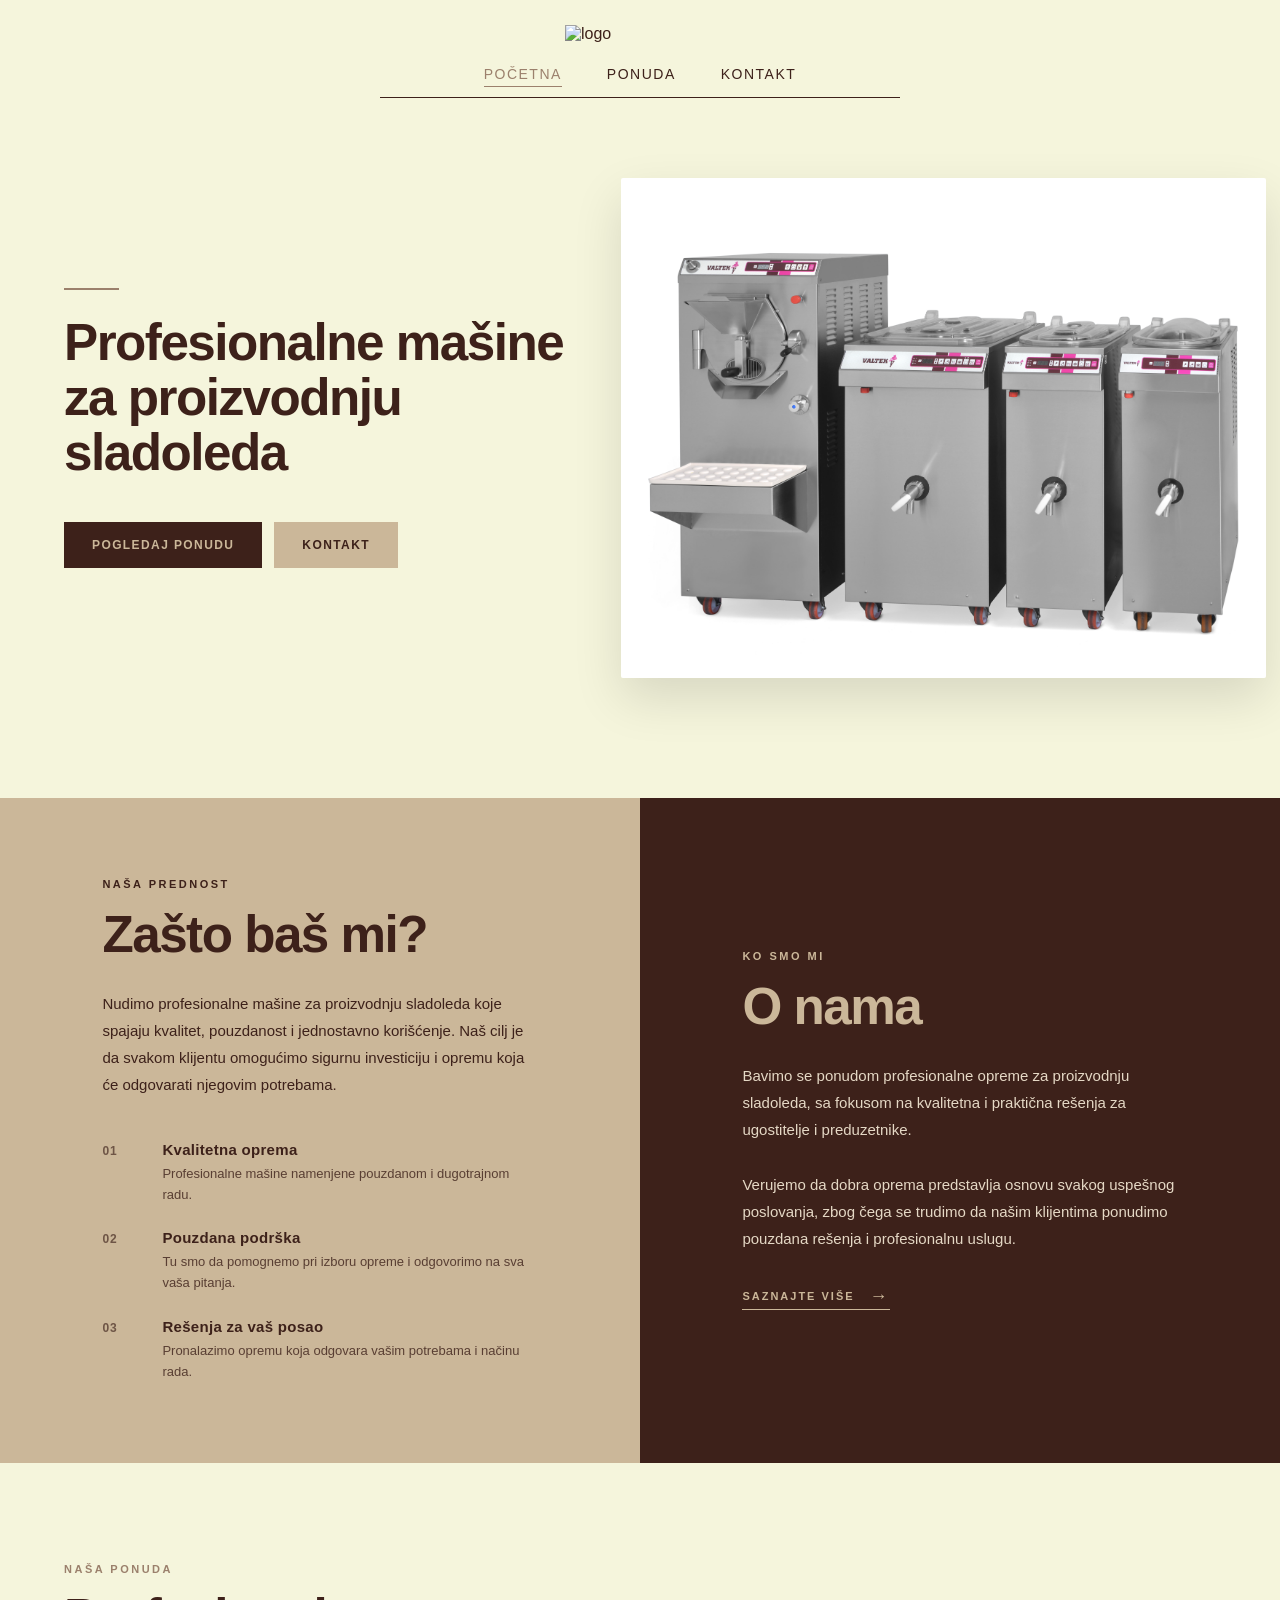
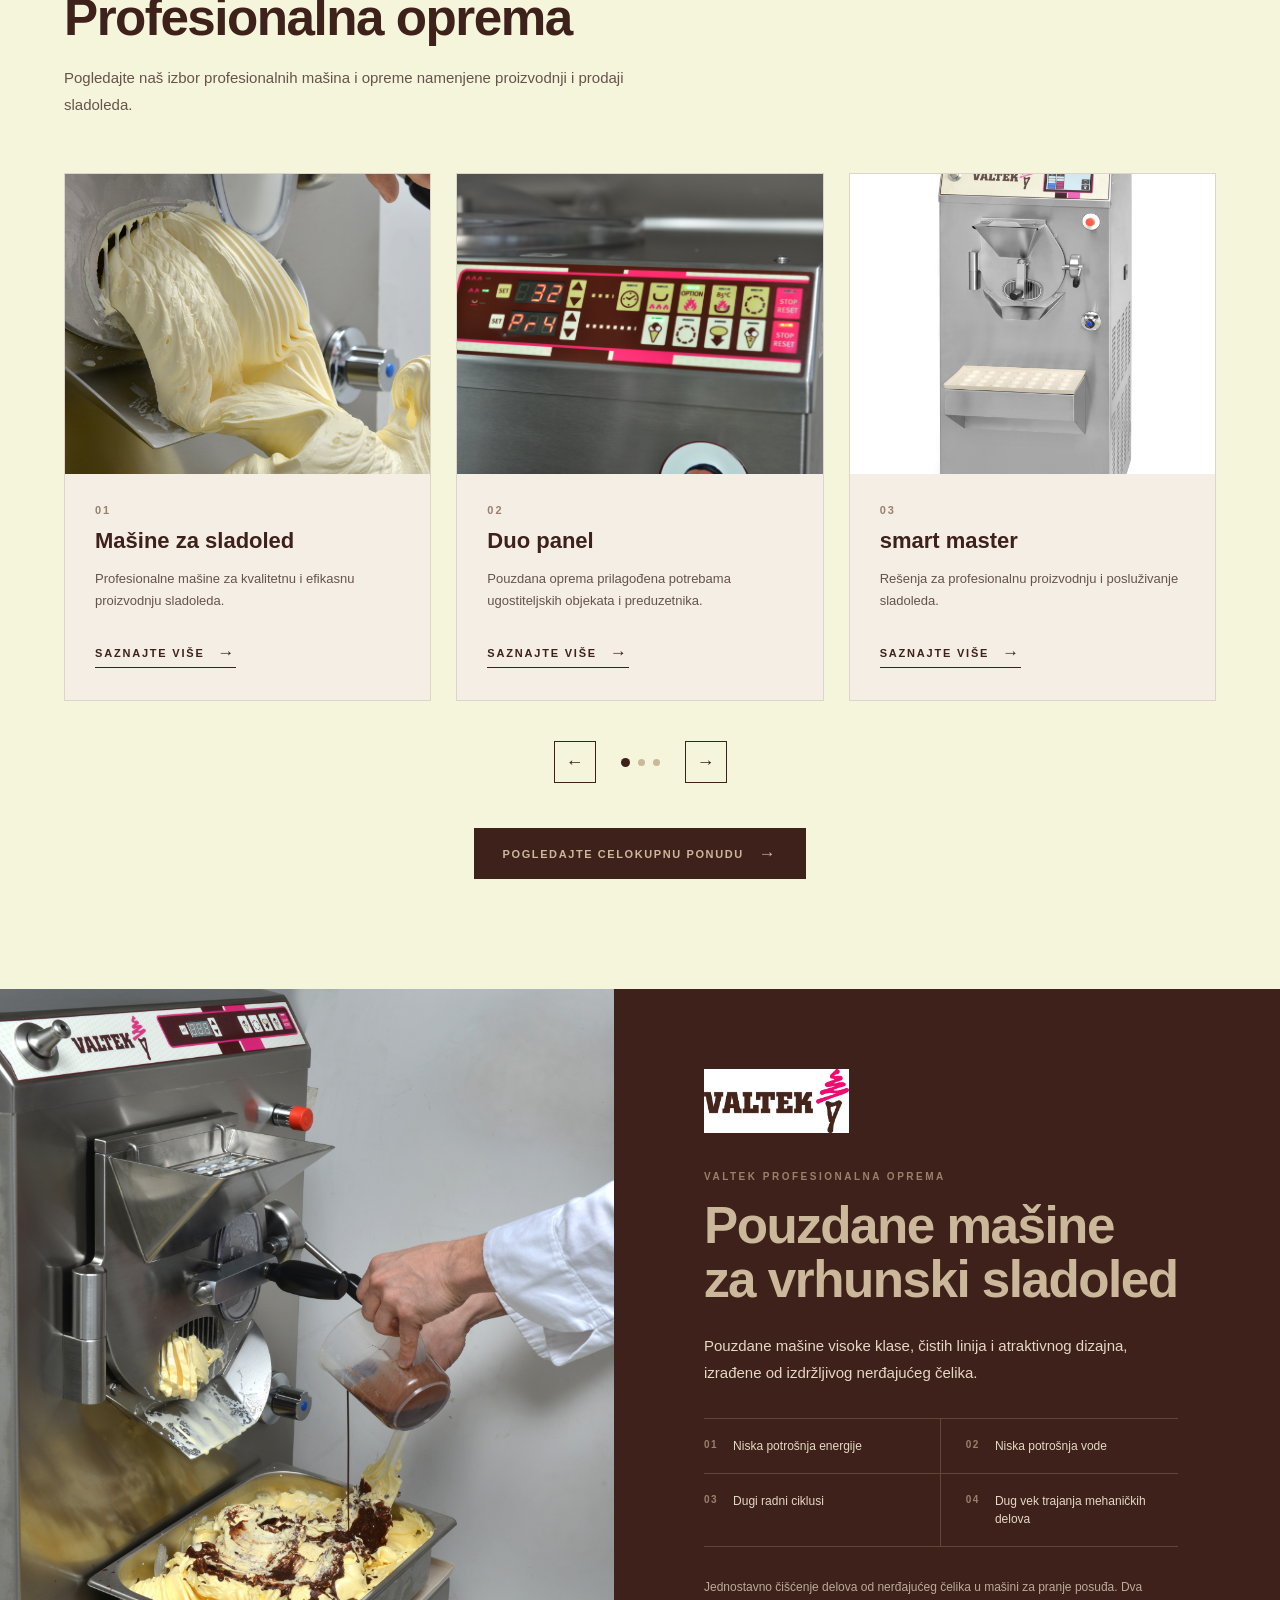
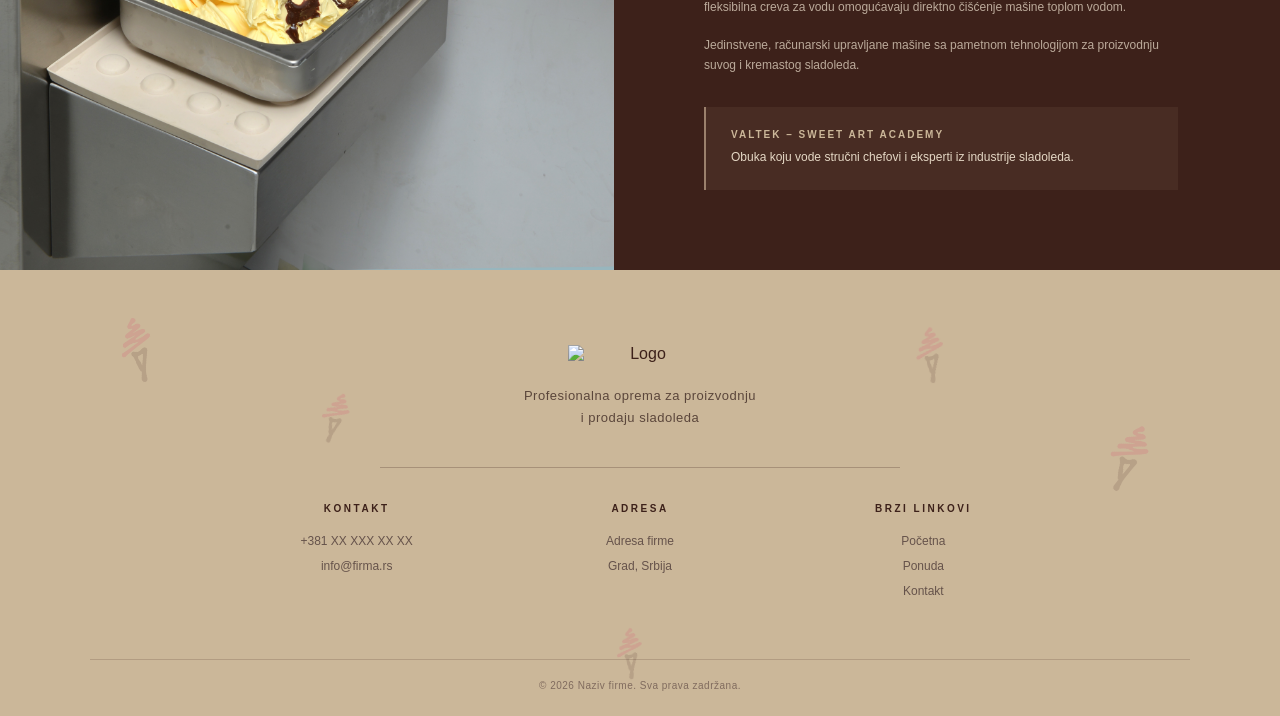
==== index.html @ eb055e9a "commit" ====
<!DOCTYPE html>
<html lang="en">
<head>
    <meta charset="UTF-8">
    <meta name="viewport" content="width=device-width, initial-scale=1.0">
    <title>POČETNA</title>
    <link rel="stylesheet" href="style.css">
</head>
<body>
   <header class="header">
  

  <div class="logo-nav">
    <img src="#" alt="logo">
  </div>

  <div class="nav-bar">
  <li><a href="index.html" class="active">POČETNA</a></li>
  <li><a href="ponuda.html">PONUDA</a></li>
  <li><a href="kontakt.html">KONTAKT</a></li>
  </div>

 

   </header>

   <section class="hero">

<div class="left">
   <p class="opis">Profesionalne mašine za proizvodnju sladoleda</p>

  <div class="hero-buttons">
            <a href="ponuda.html" class="btn-left">
                POGLEDAJ PONUDU
            </a>

            <a href="kontakt.html" class="btn-right">
                KONTAKT
            </a>
        </div>

    </div>

</div>

<div class="right">
    <img class="hero-img" src="img/DIGI GROUP_23 x.jpg" alt="hero-img">
</div>


</section>
<section class="about-section">

    <div class="why-us">

        <span class="section-label">NAŠA PREDNOST</span>

        <h2>Zašto baš mi?</h2>

        <p>
            Nudimo profesionalne mašine za proizvodnju sladoleda
            koje spajaju kvalitet, pouzdanost i jednostavno korišćenje.
            Naš cilj je da svakom klijentu omogućimo sigurnu investiciju
            i opremu koja će odgovarati njegovim potrebama.
        </p>

        <div class="why-list">

            <div class="why-item">
                <span class="number">01</span>
                <div>
                    <h3>Kvalitetna oprema</h3>
                    <p>
                        Profesionalne mašine namenjene pouzdanom
                        i dugotrajnom radu.
                    </p>
                </div>
            </div>

            <div class="why-item">
                <span class="number">02</span>
                <div>
                    <h3>Pouzdana podrška</h3>
                    <p>
                        Tu smo da pomognemo pri izboru opreme
                        i odgovorimo na sva vaša pitanja.
                    </p>
                </div>
            </div>

            <div class="why-item">
                <span class="number">03</span>
                <div>
                    <h3>Rešenja za vaš posao</h3>
                    <p>
                        Pronalazimo opremu koja odgovara vašim
                        potrebama i načinu rada.
                    </p>
                </div>
            </div>

        </div>

    </div>


    <div class="about-us">

        <span class="section-label">KO SMO MI</span>

        <h2>O nama</h2>

        <p>
            Bavimo se ponudom profesionalne opreme za proizvodnju
            sladoleda, sa fokusom na kvalitetna i praktična rešenja
            za ugostitelje i preduzetnike.
        </p>

        <p>
            Verujemo da dobra oprema predstavlja osnovu svakog
            uspešnog poslovanja, zbog čega se trudimo da našim
            klijentima ponudimo pouzdana rešenja i profesionalnu
            uslugu.
        </p>

        <a href="kontakt.html" class="about-link">
            SAZNAJTE VIŠE
            <span>→</span>
        </a>

    </div>

</section>

<section class="products-section">

    <div class="products-header">

        <span class="section-label">NAŠA PONUDA</span>

        <h2>Profesionalna oprema</h2>

        <p>
            Pogledajte naš izbor profesionalnih mašina i opreme
            namenjene proizvodnji i prodaji sladoleda.
        </p>

    </div>


    <div class="products-carousel">


        <div class="product-card">

            <div class="product-image">
                <img
                    src="img/slika_54.JPG"
                    alt="Mašina za proizvodnju sladoleda"
                >
            </div>

            <div class="product-info">

                <span class="product-number">01</span>

                <h3>Mašine za sladoled</h3>

                <p>
                    Profesionalne mašine za kvalitetnu i efikasnu
                    proizvodnju sladoleda.
                </p>

                <a href="ponuda.html" class="product-link">
                    SAZNAJTE VIŠE
                    <span>→</span>
                </a>

            </div>

        </div>



        <div class="product-card">

            <div class="product-image">
                <img
                    src="img/DUO PANEL.JPG"
                    alt="Profesionalna oprema za sladoled"
                >
            </div>

            <div class="product-info">

                <span class="product-number">02</span>

                <h3>Duo panel</h3>

                <p>
                    Pouzdana oprema prilagođena potrebama
                    ugostiteljskih objekata i preduzetnika.
                </p>

                <a href="ponuda.html" class="product-link">
                    SAZNAJTE VIŠE
                    <span>→</span>
                </a>

            </div>

        </div>


        

        <div class="product-card">

            <div class="product-image">
                <img
                    src="img/SMART MASTER_24.jpg"
                    alt="Oprema za proizvodnju sladoleda"
                >
            </div>

            <div class="product-info">

                <span class="product-number">03</span>

                <h3>smart master</h3>

                <p>
                    Rešenja za profesionalnu proizvodnju i
                    posluživanje sladoleda.
                </p>

                <a href="ponuda.html" class="product-link">
                    SAZNAJTE VIŠE
                    <span>→</span>
                </a>

            </div>

        </div>

    </div>


    <!-- KONTROLE CAROUSELA -->

    <div class="carousel-controls">

        <button class="carousel-prev" aria-label="Prethodni proizvod">
            ←
        </button>

        <div class="carousel-dots">
            <span class="dot active"></span>
            <span class="dot"></span>
            <span class="dot"></span>
        </div>

        <button class="carousel-next" aria-label="Sledeći proizvod">
            →
        </button>

    </div>


    <!-- LINK KA CELOJ PONUDI -->

    <div class="products-button">

        <a href="ponuda.html">
            POGLEDAJTE CELOKUPNU PONUDU
            <span>→</span>
        </a>

    </div>

</section>

<section class="valtek-section">

    <div class="valtek-image">
        <img src="img/slika_17.JPG" alt="VALTEK profesionalna mašina za sladoled">
    </div>

    <div class="valtek-content">

        <img src="img/Valtek logo.jpg" alt="VALTEK logo" class="valtek-logo">

        <span class="section-label">VALTEK PROFESIONALNA OPREMA</span>

        <h2>Pouzdane mašine<br>za vrhunski sladoled</h2>

        <p class="valtek-intro">
            Pouzdane mašine visoke klase, čistih linija i atraktivnog
            dizajna, izrađene od izdržljivog nerđajućeg čelika.
        </p>

        <div class="valtek-features">

            <div class="valtek-feature">
                <span>01</span>
                <p>Niska potrošnja energije</p>
            </div>

            <div class="valtek-feature">
                <span>02</span>
                <p>Niska potrošnja vode</p>
            </div>

            <div class="valtek-feature">
                <span>03</span>
                <p>Dugi radni ciklusi</p>
            </div>

            <div class="valtek-feature">
                <span>04</span>
                <p>Dug vek trajanja mehaničkih delova</p>
            </div>

        </div>

        <p class="valtek-description">
            Jednostavno čišćenje delova od nerđajućeg čelika u mašini
            za pranje posuđa. Dva fleksibilna creva za vodu omogućavaju
            direktno čišćenje mašine toplom vodom.
        </p>

        <p class="valtek-description">
            Jedinstvene, računarski upravljane mašine sa pametnom
            tehnologijom za proizvodnju suvog i kremastog sladoleda.
        </p>

        <div class="valtek-academy">

            <span class="academy-label">VALTEK – SWEET ART ACADEMY</span>

            <p>
                Obuka koju vode stručni chefovi i eksperti iz industrije
                sladoleda.
            </p>

        </div>

    </div>

</section>

<footer class="footer">

    <div class="footer-decoration">
        <img src="img/Logo - kornet.png" alt="">
        <img src="img/Logo - kornet.png" alt="">
        <img src="img/Logo - kornet.png" alt="">
        <img src="img/Logo - kornet.png" alt="">
        <img src="img/Logo - kornet.png" alt="">
    </div>

    <div class="footer-content">

        <div class="footer-logo">
            <img src="slika/logo.png" alt="Logo">
        </div>

        <p class="footer-tagline">
            Profesionalna oprema za proizvodnju<br>
            i prodaju sladoleda
        </p>

        <div class="footer-line"></div>

        <div class="footer-info">

            <div class="footer-column">
                <span class="footer-title">KONTAKT</span>

                <p>+381 XX XXX XX XX</p>
                <p>info@firma.rs</p>
            </div>

            <div class="footer-column">
                <span class="footer-title">ADRESA</span>

                <p>Adresa firme</p>
                <p>Grad, Srbija</p>
            </div>

            <div class="footer-column">
                <span class="footer-title">BRZI LINKOVI</span>

                <a href="index.html">Početna</a>
                <a href="ponuda.html">Ponuda</a>
                <a href="kontakt.html">Kontakt</a>
            </div>

        </div>

        <div class="footer-bottom">
            <p>© 2026 Naziv firme. Sva prava zadržana.</p>
        </div>

    </div>

</footer>

</body>
</html>
---- style.css ----
* {
    margin: 0;
    padding: 0;
    box-sizing: border-box;
}

html {
    scroll-behavior: smooth;
}

body {
    font-family: "Poppins", Arial, sans-serif;
    background-color: #f5f5dc;
    color: #3d211a;
    min-height: 100vh;
}

.header {
    width: 100%;
    display: flex;
    flex-direction: column;
    align-items: center;
    padding-top: 25px;
}


.logo-nav {
    display: flex;
    justify-content: center;
    align-items: center;
    margin-bottom: 22px;
}

.logo-nav img {
    width: 150px;
    height: auto;
    display: block;
}



.nav-bar {
    display: flex;
    justify-content: center;
    align-items: center;
    gap: 45px;

    list-style: none;

    
    border-bottom: 1px solid #3d211a;
    width: 520px;
    padding-bottom: 14px;
}

.nav-bar li {
    list-style: none;
}

.nav-bar a {
    position: relative;
    text-decoration: none;
    color: #3d211a;

    font-size: 14px;
    font-weight: 500;
    letter-spacing: 1.5px;

    padding-bottom: 5px;

    transition: color 0.3s ease;
}


.nav-bar a:hover {
    color: #9b806c;
}


.nav-bar a.active {
    color: #9b806c;
}

.nav-bar a.active::after {
    content: "";

    position: absolute;
    left: 0;
    bottom: 0;

    width: 100%;
    height: 1px;

    background-color: #9b806c;
}




.hero {
    width: min(1200px, 90%);
    min-height: 620px;

    margin: 0 auto;

    display: grid;
    grid-template-columns: 44% 56%;
    align-items: center;

    gap: 50px;

    padding: 80px 0 100px;
}



.hero .left {
    display: flex;
    flex-direction: column;
    align-items: flex-start;

    max-width: 500px;
}



.opis {
    position: relative;

    margin: 0 0 42px;

    font-size: clamp(36px, 4vw, 58px);
    line-height: 1.08;

    font-weight: 600;
    letter-spacing: -1.5px;

    color: #3d211a;
}



.opis::before {
    content: "";

    display: block;

    width: 55px;
    height: 2px;

    margin-bottom: 25px;

    background-color: #9b806c;
}



.hero .left a {
    display: inline-block;

    font-family: inherit;

    padding: 15px 27px;

    font-size: 12px;
    font-weight: 600;

    letter-spacing: 1.4px;

    text-decoration: none;

    cursor: pointer;

    transition:
        background-color 0.3s ease,
        color 0.3s ease,
        border-color 0.3s ease,
        transform 0.3s ease,
        box-shadow 0.3s ease;
}



.btn-left {
    background-color: #3d211a;

    color: #cbb799 !important;

    border: 1px solid #3d211a;

}



.btn-left:hover {
    background-color: #4d2b22;

    color: #f1e5d2 !important;

    border-color: #4d2b22;

    transform: translateY(-2px);

    box-shadow:
        0 8px 20px rgba(61, 33, 26, 0.20);
}



.btn-right {
    background-color: #cbb799;

    color: #3d211a !important;

    border: 1px solid #cbb799;
}




.btn-right:hover {
    background-color: #d8c8ad;

    color: #3d211a !important;

    border-color: #d8c8ad;

    transform: translateY(-2px);

    box-shadow:
        0 8px 20px rgba(61, 33, 26, 0.15);
}

.hero-buttons {
    display: flex;
    align-items: center;
    gap: 12px;
}



.hero .right {
    width: 100%;

    display: flex;

    justify-content: flex-end;
    align-items: center;
}


.hero-img {
    display: block;

    width: 100%;
    max-width: 650px;

    height: 500px;

    object-fit: cover;

    border-radius: 2px;

    box-shadow:
        0 20px 50px rgba(0, 0, 0, 0.12);

    transition:
        transform 0.5s ease,
        box-shadow 0.5s ease;
}



.hero-img:hover {
    transform: scale(1.015);

    box-shadow:
        0 25px 60px rgba(0, 0, 0, 0.16);
}


.about-section {
    width: 100%;

    display: grid;
    grid-template-columns: 1fr 1fr;

    margin-top: 20px;
}



.why-us,
.about-us {
    min-height: 620px;

    padding: 80px 8vw;

    display: flex;
    flex-direction: column;
    justify-content: center;
}



.why-us {
    background-color: #cbb799;

    color: #3d211a;
}



.about-us {
    background-color: #3d211a;

    color: #cbb799;
}



.section-label {
    display: inline-block;

    margin-bottom: 18px;

    font-size: 11px;
    font-weight: 600;

    letter-spacing: 2.5px;
}


.why-us h2,
.about-us h2 {
    margin: 0 0 28px;

    font-size: clamp(38px, 4vw, 58px);

    line-height: 1.05;

    font-weight: 600;

    letter-spacing: -1.5px;
}


.why-us > p,
.about-us > p {
    max-width: 520px;

    margin: 0 0 28px;

    font-size: 15px;

    line-height: 1.8;
}


.why-list {
    margin-top: 15px;

    display: flex;
    flex-direction: column;

    gap: 24px;
}



.why-item {
    display: grid;

    grid-template-columns: 45px 1fr;

    gap: 15px;

    align-items: start;
}




.number {
    font-size: 12px;

    font-weight: 600;

    letter-spacing: 1px;

    padding-top: 3px;

    opacity: 0.65;
}


.why-item h3 {
    margin: 0 0 6px;

    font-size: 15px;

    font-weight: 600;

    letter-spacing: 0.3px;
}


.why-item p {
    margin: 0;

    max-width: 400px;

    font-size: 13px;

    line-height: 1.6;

    opacity: 0.8;
}




.about-us > p {
    color: #e5d8c5;

    max-width: 500px;
}


.about-link {
    display: inline-flex;

    align-items: center;

    gap: 15px;

    width: fit-content;

    margin-top: 10px;

    padding-bottom: 7px;

    color: #cbb799;

    border-bottom: 1px solid #cbb799;

    text-decoration: none;

    font-size: 11px;

    font-weight: 600;

    letter-spacing: 2px;

    transition:
        gap 0.3s ease,
        color 0.3s ease,
        border-color 0.3s ease;
}


.about-link span {
    font-size: 18px;

    line-height: 0;

    transition: transform 0.3s ease;
}


.about-link:hover {
    gap: 20px;

    color: #fff;

    border-color: #fff;
}


.about-link:hover span {
    transform: translateX(3px);
}

.products-section {
    width: min(1200px, 90%);
    margin: 0 auto;
    padding: 100px 0 110px;
    color: #3d211a;
}

.products-header {
    max-width: 650px;
    margin-bottom: 55px;
}

.products-header .section-label {
    display: block;
    margin-bottom: 16px;
    font-size: 11px;
    font-weight: 600;
    letter-spacing: 2.5px;
    color: #9b806c;
}

.products-header h2 {
    margin: 0 0 20px;
    font-size: clamp(40px, 4vw, 58px);
    line-height: 1.05;
    font-weight: 600;
    letter-spacing: -1.5px;
    color: #3d211a;
}

.products-header p {
    margin: 0;
    max-width: 560px;
    font-size: 15px;
    line-height: 1.8;
    color: #66534b;
}

.products-carousel {
    display: grid;
    grid-template-columns: repeat(3, 1fr);
    gap: 25px;
}

.product-card {
    overflow: hidden;
    background-color: #f4eee4;
    border: 1px solid rgba(61, 33, 26, 0.12);
    transition:
        transform 0.4s ease,
        box-shadow 0.4s ease;
}

.product-card:hover {
    transform: translateY(-7px);
    box-shadow: 0 18px 40px rgba(61, 33, 26, 0.13);
}

.product-image {
    width: 100%;
    height: 300px;
    overflow: hidden;
}

.product-image img {
    width: 100%;
    height: 100%;
    display: block;
    object-fit: cover;
    transition: transform 0.6s ease;
}

.product-card:hover .product-image img {
    transform: scale(1.05);
}

.product-info {
    position: relative;
    padding: 30px 30px 32px;
}

.product-number {
    display: block;
    margin-bottom: 12px;
    font-size: 11px;
    font-weight: 600;
    letter-spacing: 2px;
    color: #9b806c;
}

.product-info h3 {
    margin: 0 0 13px;
    font-size: 22px;
    line-height: 1.2;
    font-weight: 600;
    color: #3d211a;
}

.product-info p {
    margin: 0 0 25px;
    min-height: 50px;
    font-size: 13px;
    line-height: 1.7;
    color: #66534b;
}

.product-link {
    display: inline-flex;
    align-items: center;
    gap: 13px;
    padding-bottom: 6px;
    color: #3d211a;
    border-bottom: 1px solid #3d211a;
    text-decoration: none;
    font-size: 11px;
    font-weight: 600;
    letter-spacing: 1.8px;
    transition:
        gap 0.3s ease,
        color 0.3s ease,
        border-color 0.3s ease;
}

.product-link span {
    font-size: 17px;
    line-height: 1;
    transition: transform 0.3s ease;
}

.product-link:hover {
    gap: 18px;
    color: #9b806c;
    border-color: #9b806c;
}

.product-link:hover span {
    transform: translateX(3px);
}

.carousel-controls {
    display: flex;
    align-items: center;
    justify-content: center;
    gap: 25px;
    margin-top: 40px;
}

.carousel-prev,
.carousel-next {
    width: 42px;
    height: 42px;
    display: flex;
    align-items: center;
    justify-content: center;
    background-color: transparent;
    color: #3d211a;
    border: 1px solid #3d211a;
    font-size: 18px;
    cursor: pointer;
    transition:
        background-color 0.3s ease,
        color 0.3s ease,
        transform 0.3s ease;
}

.carousel-prev:hover,
.carousel-next:hover {
    background-color: #3d211a;
    color: #cbb799;
    transform: translateY(-2px);
}

.carousel-dots {
    display: flex;
    align-items: center;
    gap: 8px;
}

.dot {
    width: 7px;
    height: 7px;
    display: block;
    border-radius: 50%;
    background-color: #cbb799;
    transition:
        transform 0.3s ease,
        background-color 0.3s ease;
}

.dot.active {
    width: 9px;
    height: 9px;
    background-color: #3d211a;
}

.products-button {
    display: flex;
    justify-content: center;
    margin-top: 45px;
}

.products-button a {
    display: inline-flex;
    align-items: center;
    gap: 15px;
    padding: 16px 28px;
    background-color: #3d211a;
    color: #cbb799 !important;
    border: 1px solid #3d211a;
    text-decoration: none;
    font-size: 11px;
    font-weight: 600;
    letter-spacing: 1.6px;
    transition:
        background-color 0.3s ease,
        color 0.3s ease,
        transform 0.3s ease,
        box-shadow 0.3s ease;
}

.products-button a span {
    font-size: 17px;
    line-height: 1;
    transition: transform 0.3s ease;
}

.products-button a:hover {
    background-color: #cbb799;
    color: #3d211a !important;
    transform: translateY(-2px);
    box-shadow: 0 8px 20px rgba(61, 33, 26, 0.15);
}

.products-button a:hover span {
    transform: translateX(3px);
}
.valtek-section {
    width: 100%;
    display: grid;
    grid-template-columns: 48% 52%;
    min-height: 720px;
    background-color: #3d211a;
}

.valtek-image {
    width: 100%;
    height: 100%;
    min-height: 720px;
    overflow: hidden;
}

.valtek-image img {
    width: 100%;
    height: 100%;
    display: block;
    object-fit: cover;
    transition: transform 0.7s ease;
}

.valtek-image:hover img {
    transform: scale(1.03);
}

.valtek-content {
    display: flex;
    flex-direction: column;
    justify-content: center;
    padding: 80px 8vw 80px 7vw;
    color: #cbb799;
}

.valtek-logo {
    width: 145px;
    height: auto;
    display: block;
    margin-bottom: 38px;
    object-fit: contain;
}

.valtek-content .section-label {
    display: block;
    margin-bottom: 17px;
    font-size: 10px;
    font-weight: 600;
    letter-spacing: 2.5px;
    color: #9b806c;
}

.valtek-content h2 {
    margin: 0 0 25px;
    font-size: clamp(40px, 4vw, 58px);
    line-height: 1.05;
    font-weight: 600;
    letter-spacing: -1.5px;
    color: #cbb799;
}

.valtek-intro {
    max-width: 570px;
    margin: 0 0 32px;
    font-size: 15px;
    line-height: 1.8;
    color: #e5d8c5;
}

.valtek-features {
    display: grid;
    grid-template-columns: repeat(2, 1fr);
    gap: 0;
    max-width: 600px;
    margin-bottom: 30px;
    border-top: 1px solid rgba(203, 183, 153, 0.25);
}

.valtek-feature {
    display: flex;
    align-items: flex-start;
    gap: 15px;
    padding: 18px 20px 18px 0;
    border-bottom: 1px solid rgba(203, 183, 153, 0.25);
}

.valtek-feature:nth-child(odd) {
    border-right: 1px solid rgba(203, 183, 153, 0.25);
    padding-right: 25px;
}

.valtek-feature:nth-child(even) {
    padding-left: 25px;
}

.valtek-feature span {
    flex-shrink: 0;
    padding-top: 2px;
    font-size: 10px;
    font-weight: 600;
    letter-spacing: 1.5px;
    color: #9b806c;
}

.valtek-feature p {
    margin: 0;
    font-size: 12px;
    line-height: 1.5;
    color: #e5d8c5;
}

.valtek-description {
    max-width: 600px;
    margin: 0 0 17px;
    font-size: 12px;
    line-height: 1.7;
    color: rgba(229, 216, 197, 0.75);
}

.valtek-academy {
    max-width: 600px;
    margin-top: 15px;
    padding: 22px 25px;
    border-left: 2px solid #9b806c;
    background-color: rgba(203, 183, 153, 0.07);
}

.academy-label {
    display: block;
    margin-bottom: 8px;
    font-size: 10px;
    font-weight: 600;
    letter-spacing: 2px;
    color: #cbb799;
}

.valtek-academy p {
    margin: 0;
    font-size: 12px;
    line-height: 1.6;
    color: #e5d8c5;
}

.footer {
    position: relative;
    width: 100%;
    overflow: hidden;
    padding: 75px 0 25px;
    background-color: #cbb799;
    color: #3d211a;
}

.footer-decoration {
    position: absolute;
    inset: 0;
    pointer-events: none;
    z-index: 0;
}

.footer-decoration img {
    position: absolute;
    width: 70px;
    height: 70px;
    object-fit: contain;
    opacity: 0.13;
}

.footer-decoration img:nth-child(1) {
    top: 45px;
    left: 8%;
    transform: rotate(-18deg);
}

.footer-decoration img:nth-child(2) {
    top: 120px;
    left: 24%;
    width: 55px;
    height: 55px;
    transform: rotate(12deg);
}

.footer-decoration img:nth-child(3) {
    top: 55px;
    right: 25%;
    width: 60px;
    height: 60px;
    transform: rotate(-10deg);
}

.footer-decoration img:nth-child(4) {
    top: 150px;
    right: 9%;
    width: 75px;
    height: 75px;
    transform: rotate(17deg);
}

.footer-decoration img:nth-child(5) {
    bottom: 35px;
    left: 47%;
    width: 55px;
    height: 55px;
    transform: rotate(-8deg);
}

.footer-content {
    position: relative;
    z-index: 1;
    width: min(1100px, 90%);
    margin: 0 auto;
    text-align: center;
}

.footer-logo {
    display: flex;
    justify-content: center;
    align-items: center;
    margin-bottom: 22px;
}

.footer-logo img {
    width: 145px;
    height: auto;
    display: block;
}

.footer-tagline {
    margin: 0;
    font-size: 13px;
    line-height: 1.7;
    letter-spacing: 0.5px;
    color: #5b463b;
}

.footer-line {
    width: 520px;
    max-width: 100%;
    height: 1px;
    margin: 38px auto 35px;
    background-color: rgba(61, 33, 26, 0.25);
}

.footer-info {
    display: grid;
    grid-template-columns: repeat(3, 1fr);
    gap: 50px;
    max-width: 800px;
    margin: 0 auto;
}

.footer-column {
    display: flex;
    flex-direction: column;
    align-items: center;
}

.footer-title {
    display: block;
    margin-bottom: 15px;
    font-size: 10px;
    font-weight: 600;
    letter-spacing: 2.5px;
    color: #3d211a;
}

.footer-column p,
.footer-column a {
    margin: 3px 0;
    font-size: 12px;
    line-height: 1.6;
    color: #66534b;
    text-decoration: none;
}

.footer-column a {
    transition: color 0.3s ease;
}

.footer-column a:hover {
    color: #9b806c;
}

.footer-bottom {
    margin-top: 55px;
    padding-top: 20px;
    border-top: 1px solid rgba(61, 33, 26, 0.18);
}

.footer-bottom p {
    margin: 0;
    font-size: 10px;
    letter-spacing: 0.5px;
    color: #806b5e;
}
@media (max-width: 1024px) {

    .header {
        padding-top: 22px;
    }

    .logo-nav img {
        width: 135px;
    }

    .nav-bar {
        width: 480px;
        gap: 35px;
    }

    .hero {
        width: 88%;
        min-height: auto;
        grid-template-columns: 1fr 1fr;
        gap: 35px;
        padding: 70px 0 85px;
    }

    .hero .left {
        max-width: 100%;
    }

    .opis {
        font-size: 44px;
        line-height: 1.08;
    }

    .hero-img {
        height: 430px;
    }

    .why-us,
    .about-us {
        min-height: 570px;
        padding: 65px 6vw;
    }

    .why-us h2,
    .about-us h2 {
        font-size: 45px;
    }

    .products-section {
        width: 88%;
        padding: 85px 0 95px;
    }

    .products-header {
        margin-bottom: 45px;
    }

    .products-carousel {
        gap: 18px;
    }

    .product-image {
        height: 250px;
    }

    .product-info {
        padding: 25px 22px 28px;
    }

    .product-info h3 {
        font-size: 20px;
    }

    .valtek-section {
        grid-template-columns: 45% 55%;
        min-height: 650px;
    }

    .valtek-image {
        min-height: 650px;
    }

    .valtek-content {
        padding: 60px 5vw;
    }

    .valtek-logo {
        width: 125px;
        margin-bottom: 28px;
    }

    .valtek-content h2 {
        font-size: 44px;
    }

    .valtek-intro {
        font-size: 14px;
    }

    .valtek-feature {
        padding: 15px 15px 15px 0;
    }

    .valtek-feature:nth-child(even) {
        padding-left: 15px;
    }

    .footer {
        padding: 65px 0 25px;
    }

    .footer-info {
        max-width: 700px;
        gap: 30px;
    }
}


@media (max-width: 768px) {

    .header {
        padding-top: 20px;
    }

    .logo-nav {
        margin-bottom: 18px;
    }

    .logo-nav img {
        width: 125px;
    }

    .nav-bar {
        width: 90%;
        gap: 28px;
        padding-bottom: 12px;
    }

    .nav-bar a {
        font-size: 12px;
        letter-spacing: 1.2px;
    }

    .hero {
        width: 88%;
        grid-template-columns: 1fr;
        gap: 50px;
        padding: 60px 0 75px;
        text-align: center;
    }

    .hero .left {
        align-items: center;
        max-width: 650px;
        margin: 0 auto;
    }

    .opis {
        margin-bottom: 35px;
        font-size: 46px;
        line-height: 1.08;
    }

    .opis::before {
        width: 45px;
        height: 2px;
        margin: 0 auto 22px;
    }

    .hero-buttons {
        justify-content: center;
    }

    .hero .right {
        justify-content: center;
    }

    .hero-img {
        width: 100%;
        max-width: 650px;
        height: 400px;
    }

    .about-section {
        grid-template-columns: 1fr;
        margin-top: 0;
    }

    .why-us,
    .about-us {
        min-height: auto;
        padding: 70px 10%;
    }

    .why-us {
        padding-bottom: 65px;
    }

    .about-us {
        padding-top: 65px;
        padding-bottom: 75px;
    }

    .why-us h2,
    .about-us h2 {
        font-size: 44px;
    }

    .why-us > p,
    .about-us > p {
        font-size: 14px;
        line-height: 1.75;
    }

    .products-section {
        width: 88%;
        padding: 75px 0 85px;
    }

    .products-header {
        max-width: 600px;
        margin-bottom: 40px;
    }

    .products-header h2 {
        font-size: 44px;
    }

    .products-header p {
        font-size: 14px;
        line-height: 1.7;
    }

    .products-carousel {
        grid-template-columns: repeat(2, 1fr);
        gap: 20px;
    }

    .product-image {
        height: 260px;
    }

    .product-info {
        padding: 25px 22px 28px;
    }

    .product-info h3 {
        font-size: 20px;
    }

    .product-info p {
        min-height: auto;
        font-size: 12px;
    }

    .carousel-controls {
        margin-top: 30px;
        gap: 20px;
    }

    .products-button {
        margin-top: 38px;
    }

    .valtek-section {
        grid-template-columns: 1fr;
        min-height: auto;
    }

    .valtek-image {
        min-height: 450px;
        height: 450px;
    }

    .valtek-content {
        padding: 65px 10%;
    }

    .valtek-logo {
        width: 130px;
        margin-bottom: 30px;
    }

    .valtek-content h2 {
        font-size: 44px;
    }

    .valtek-intro {
        font-size: 14px;
        line-height: 1.75;
    }

    .valtek-features {
        max-width: 100%;
    }

    .valtek-description {
        font-size: 12px;
        line-height: 1.7;
    }

    .valtek-academy {
        max-width: 100%;
    }

    .footer {
        padding: 65px 0 25px;
    }

    .footer-content {
        width: 88%;
    }

    .footer-logo img {
        width: 130px;
    }

    .footer-info {
        grid-template-columns: repeat(3, 1fr);
        gap: 20px;
    }

    .footer-column p,
    .footer-column a {
        font-size: 11px;
    }

    .footer-decoration img:nth-child(1) {
        left: 4%;
    }

    .footer-decoration img:nth-child(2) {
        left: 18%;
    }

    .footer-decoration img:nth-child(3) {
        right: 18%;
    }

    .footer-decoration img:nth-child(4) {
        right: 4%;
    }
}


@media (max-width: 600px) {

    .header {
        padding-top: 18px;
    }

    .logo-nav {
        margin-bottom: 17px;
    }

    .logo-nav img {
        width: 115px;
    }

    .nav-bar {
        width: 92%;
        gap: 20px;
        padding-bottom: 11px;
    }

    .nav-bar a {
        font-size: 11px;
        letter-spacing: 1px;
    }

    .hero {
        width: 88%;
        padding: 50px 0 65px;
        gap: 40px;
    }

    .opis {
        font-size: 36px;
        line-height: 1.12;
        letter-spacing: -0.8px;
        margin-bottom: 30px;
    }

    .opis::before {
        width: 42px;
        margin-bottom: 18px;
    }

    .hero-buttons {
        width: 100%;
        gap: 8px;
    }

    .hero .left a {
        flex: 1;
        width: auto;
        padding: 14px 10px;
        font-size: 10px;
        letter-spacing: 1px;
        text-align: center;
    }

    .hero-img {
        width: 100%;
        height: 330px;
    }

    .why-us,
    .about-us {
        padding: 55px 8%;
    }

    .why-us h2,
    .about-us h2 {
        font-size: 38px;
        margin-bottom: 20px;
    }

    .why-us > p,
    .about-us > p {
        font-size: 13px;
        line-height: 1.7;
    }

    .why-list {
        gap: 20px;
        margin-top: 10px;
    }

    .why-item {
        grid-template-columns: 35px 1fr;
        gap: 10px;
    }

    .why-item h3 {
        font-size: 14px;
    }

    .why-item p {
        font-size: 12px;
        line-height: 1.6;
    }

    .about-link {
        font-size: 10px;
        letter-spacing: 1.7px;
    }

    .products-section {
        width: 88%;
        padding: 65px 0 75px;
    }

    .products-header {
        margin-bottom: 35px;
    }

    .products-header .section-label {
        font-size: 10px;
        letter-spacing: 2px;
    }

    .products-header h2 {
        font-size: 38px;
        margin-bottom: 17px;
    }

    .products-header p {
        font-size: 13px;
        line-height: 1.7;
    }

    .products-carousel {
        grid-template-columns: 1fr;
        gap: 20px;
    }

    .product-image {
        height: 300px;
    }

    .product-info {
        padding: 24px 22px 27px;
    }

    .product-info h3 {
        font-size: 20px;
    }

    .product-info p {
        font-size: 12px;
        line-height: 1.6;
        margin-bottom: 22px;
    }

    .carousel-controls {
        gap: 17px;
        margin-top: 27px;
    }

    .carousel-prev,
    .carousel-next {
        width: 38px;
        height: 38px;
        font-size: 16px;
    }

    .products-button {
        margin-top: 35px;
    }

    .products-button a {
        width: 100%;
        justify-content: center;
        padding: 15px 18px;
        font-size: 10px;
        letter-spacing: 1.3px;
    }

    .valtek-image {
        height: 350px;
        min-height: 350px;
    }

    .valtek-content {
        padding: 55px 8%;
    }

    .valtek-logo {
        width: 115px;
        margin-bottom: 25px;
    }

    .valtek-content .section-label {
        font-size: 9px;
        letter-spacing: 2px;
    }

    .valtek-content h2 {
        font-size: 37px;
        line-height: 1.08;
        margin-bottom: 20px;
    }

    .valtek-intro {
        font-size: 13px;
        line-height: 1.7;
        margin-bottom: 25px;
    }

    .valtek-features {
        grid-template-columns: 1fr;
        margin-bottom: 25px;
    }

    .valtek-feature {
        padding: 14px 0;
        border-right: none !important;
    }

    .valtek-feature:nth-child(even) {
        padding-left: 0;
    }

    .valtek-feature p {
        font-size: 12px;
    }

    .valtek-description {
        font-size: 11px;
        line-height: 1.7;
        margin-bottom: 15px;
    }

    .valtek-academy {
        margin-top: 10px;
        padding: 18px 18px;
    }

    .academy-label {
        font-size: 9px;
        letter-spacing: 1.6px;
    }

    .valtek-academy p {
        font-size: 11px;
        line-height: 1.6;
    }

    .footer {
        padding: 55px 0 22px;
    }

    .footer-content {
        width: 88%;
    }

    .footer-logo img {
        width: 115px;
    }

    .footer-tagline {
        font-size: 11px;
        line-height: 1.7;
    }

    .footer-line {
        width: 85%;
        margin: 30px auto 28px;
    }

    .footer-info {
        grid-template-columns: 1fr;
        gap: 25px;
    }

    .footer-column p,
    .footer-column a {
        font-size: 11px;
    }

    .footer-title {
        font-size: 9px;
        letter-spacing: 2px;
        margin-bottom: 10px;
    }

    .footer-bottom {
        margin-top: 35px;
        padding-top: 17px;
    }

    .footer-bottom p {
        font-size: 9px;
    }

    .footer-decoration img {
        width: 55px;
        height: 55px;
        opacity: 0.10;
    }

    .footer-decoration img:nth-child(1) {
        top: 30px;
        left: 2%;
    }

    .footer-decoration img:nth-child(2) {
        top: 180px;
        left: 3%;
    }

    .footer-decoration img:nth-child(3) {
        top: 35px;
        right: 3%;
    }

    .footer-decoration img:nth-child(4) {
        top: 190px;
        right: 2%;
    }

    .footer-decoration img:nth-child(5) {
        bottom: 25px;
        left: 45%;
    }
}


@media (max-width: 400px) {

    .logo-nav img {
        width: 105px;
    }

    .nav-bar {
        gap: 14px;
    }

    .nav-bar a {
        font-size: 10px;
        letter-spacing: 0.8px;
    }

    .hero {
        width: 90%;
        padding: 42px 0 55px;
        gap: 35px;
    }

    .opis {
        font-size: 31px;
        line-height: 1.12;
    }

    .hero-buttons {
        gap: 6px;
    }

    .hero .left a {
        padding: 13px 7px;
        font-size: 9px;
        letter-spacing: 0.7px;
    }

    .hero-img {
        height: 280px;
    }

    .why-us,
    .about-us {
        padding: 48px 8%;
    }

    .why-us h2,
    .about-us h2 {
        font-size: 33px;
    }

    .products-section {
        width: 90%;
        padding: 55px 0 65px;
    }

    .products-header h2 {
        font-size: 33px;
    }

    .product-image {
        height: 270px;
    }

    .product-info h3 {
        font-size: 18px;
    }

    .valtek-image {
        height: 290px;
        min-height: 290px;
    }

    .valtek-content {
        padding: 48px 8%;
    }

    .valtek-content h2 {
        font-size: 32px;
    }

    .valtek-logo {
        width: 105px;
    }

    .footer {
        padding-top: 48px;
    }

    .footer-info {
        gap: 22px;
    }

    .footer-decoration img {
        width: 45px;
        height: 45px;
    }
}
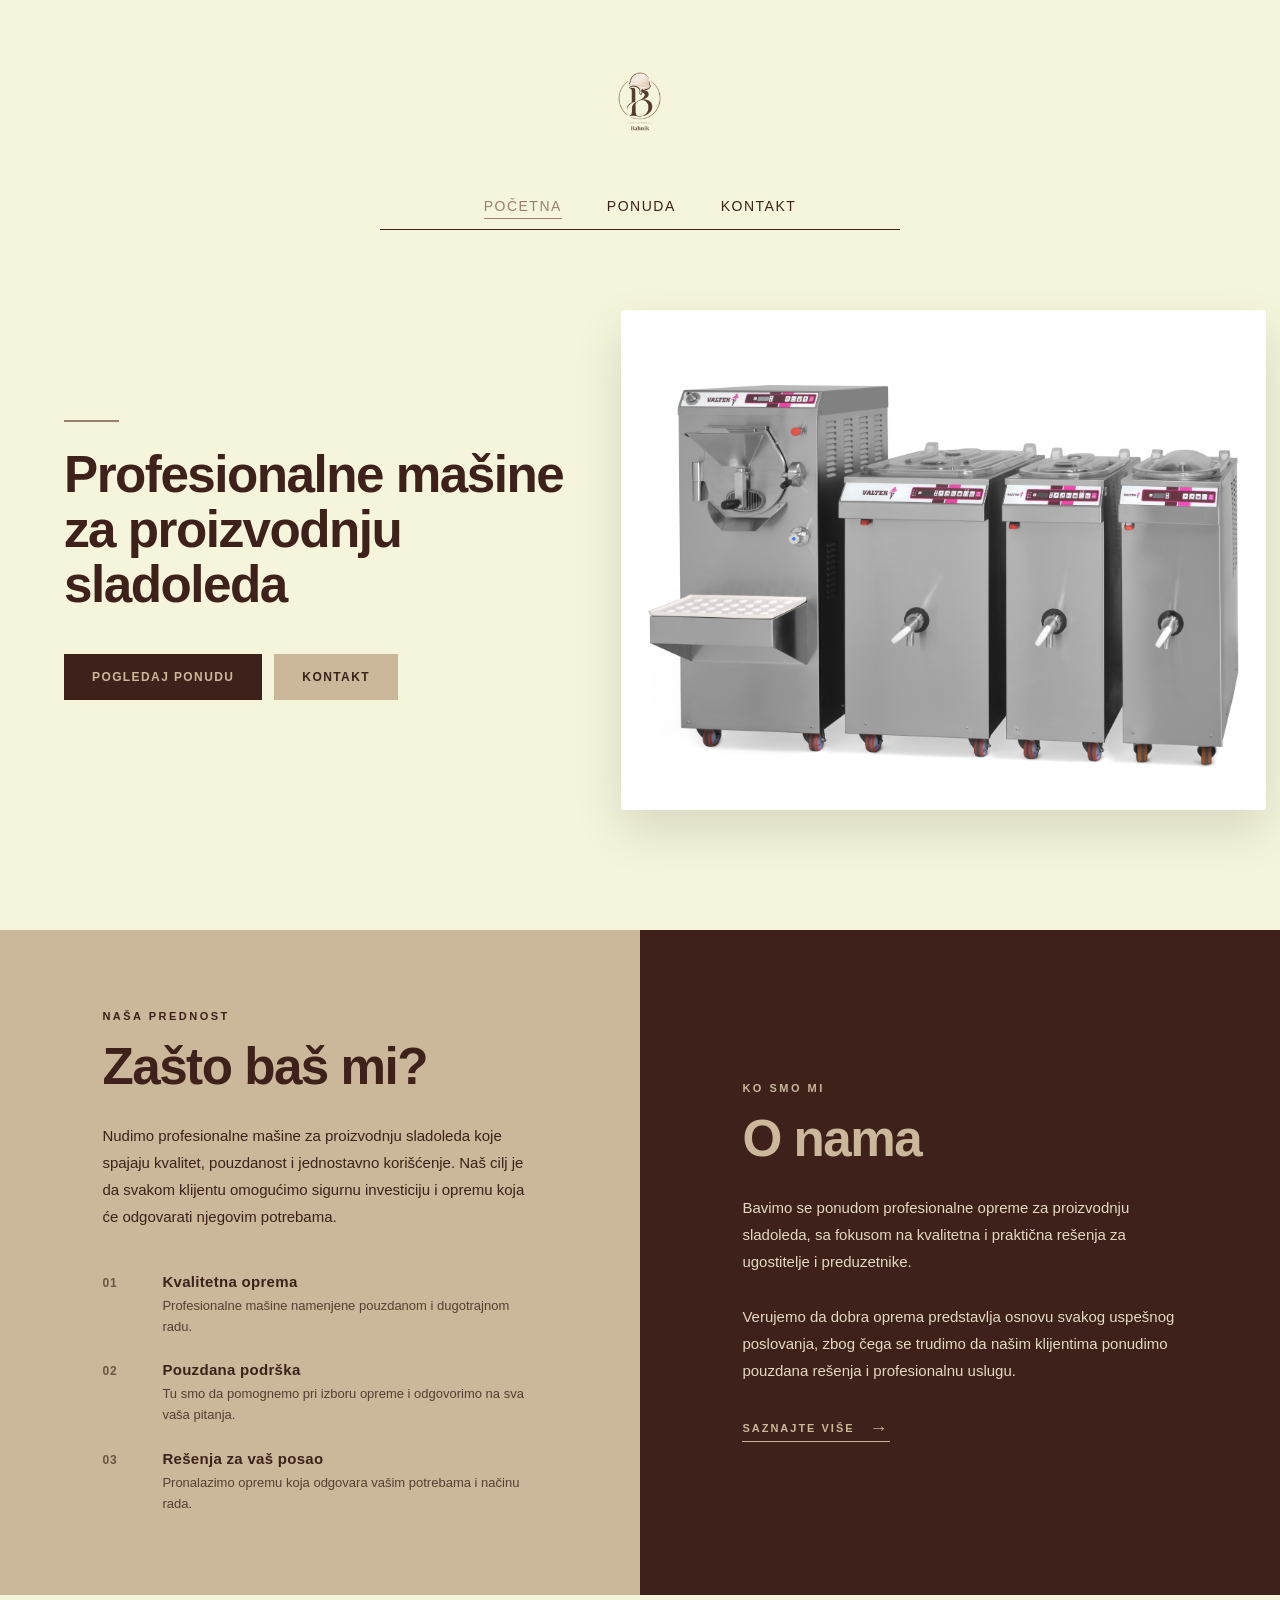
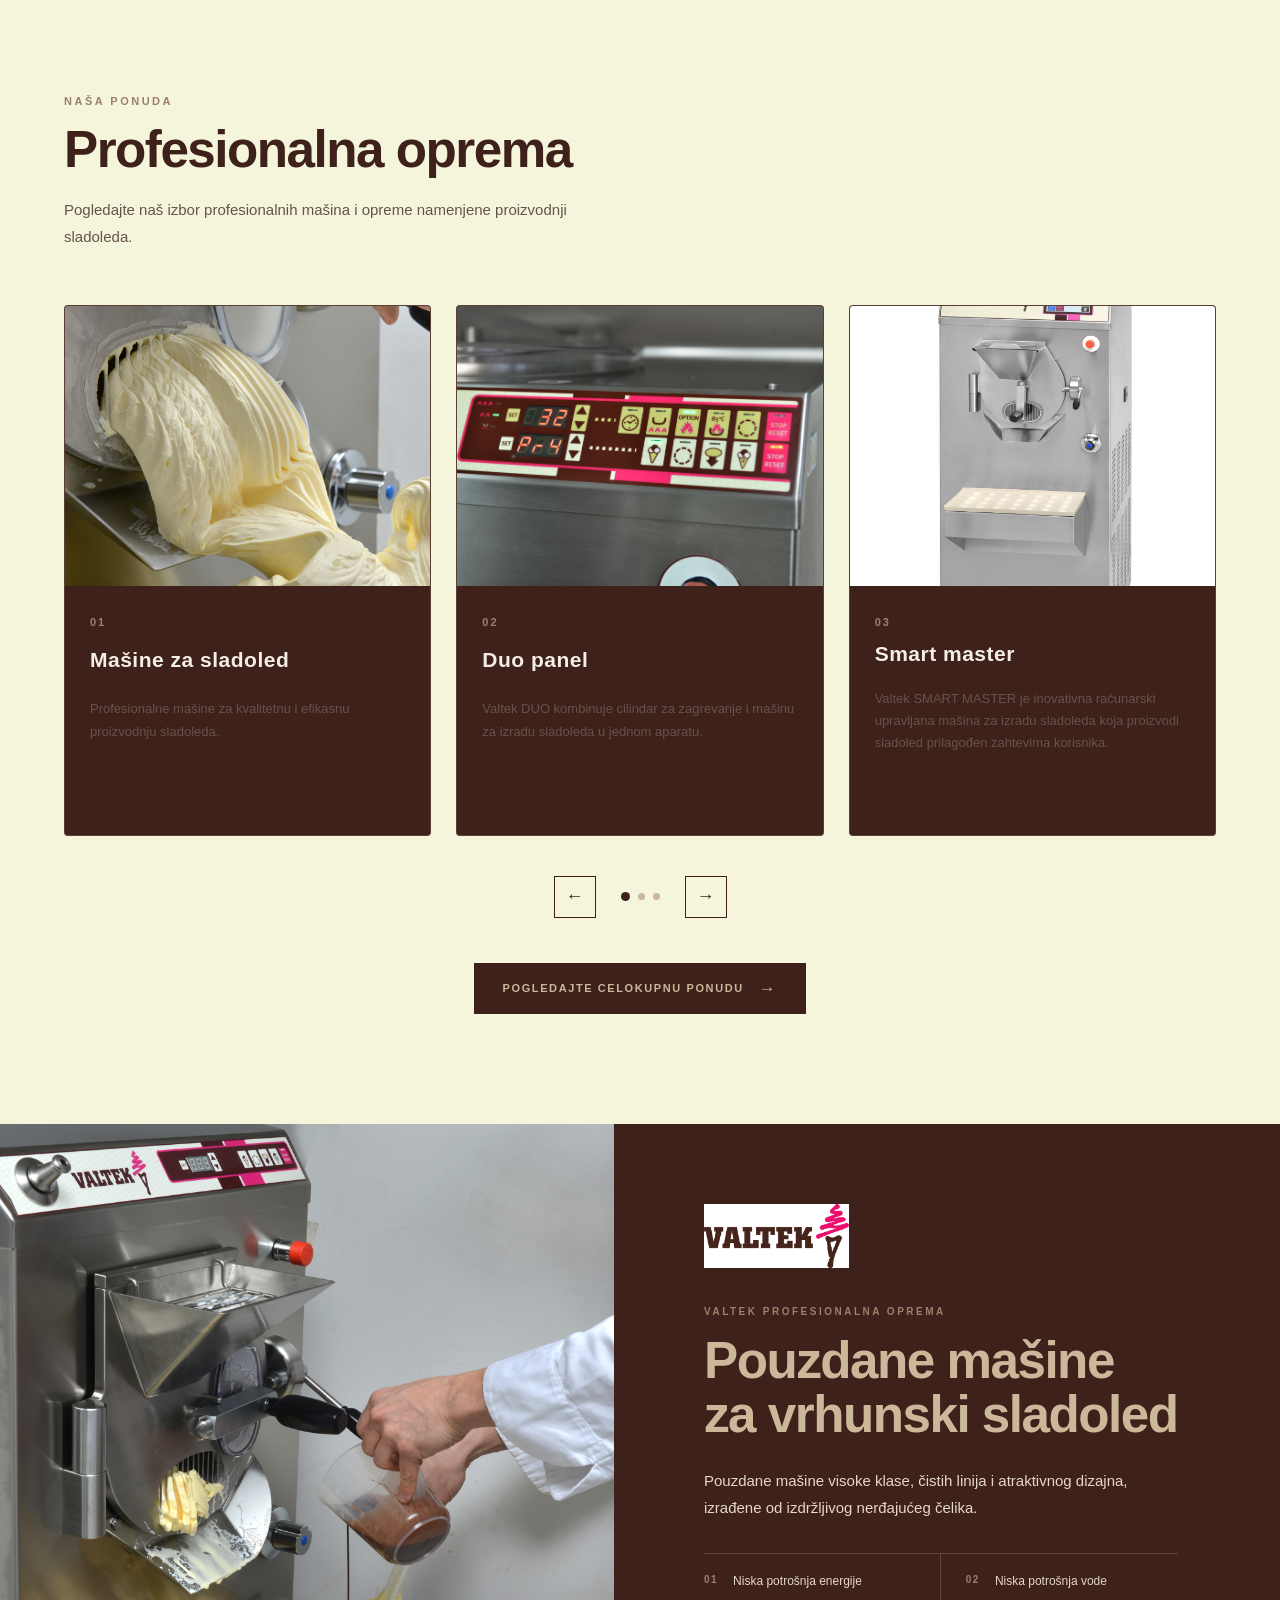
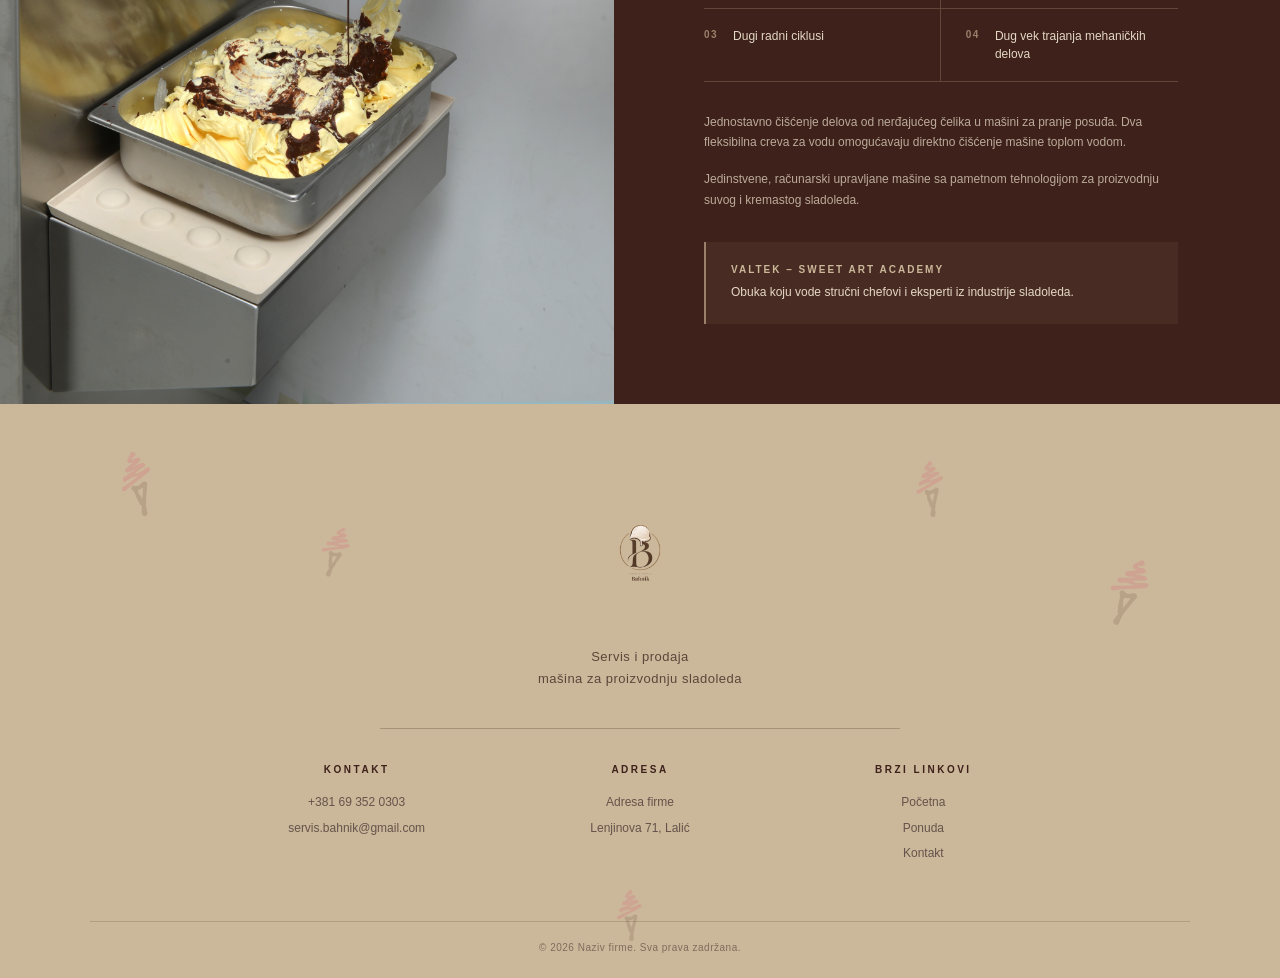
==== commit e843684f: "second" ====
--- a/index.html
+++ b/index.html
@@ -11,7 +11,7 @@
   
 
   <div class="logo-nav">
-    <img src="#" alt="logo">
+    <img src="img/logo.png" alt="logo">
   </div>
 
   <div class="nav-bar">
@@ -142,7 +142,7 @@
 
         <p>
             Pogledajte naš izbor profesionalnih mašina i opreme
-            namenjene proizvodnji i prodaji sladoleda.
+            namenjene proizvodnji sladoleda.
         </p>
 
     </div>
@@ -198,8 +198,7 @@
                 <h3>Duo panel</h3>
 
                 <p>
-                    Pouzdana oprema prilagođena potrebama
-                    ugostiteljskih objekata i preduzetnika.
+                    Valtek DUO kombinuje cilindar za zagrevanje i mašinu za izradu sladoleda u jednom aparatu.
                 </p>
 
                 <a href="ponuda.html" class="product-link">
@@ -227,11 +226,11 @@
 
                 <span class="product-number">03</span>
 
-                <h3>smart master</h3>
+                <h3>Smart master</h3>
 
                 <p>
-                    Rešenja za profesionalnu proizvodnju i
-                    posluživanje sladoleda.
+                    Valtek SMART MASTER je inovativna računarski upravljana mašina za izradu sladoleda koja proizvodi
+                     sladoled prilagođen zahtevima korisnika.
                 </p>
 
                 <a href="ponuda.html" class="product-link">
@@ -246,7 +245,7 @@
     </div>
 
 
-    <!-- KONTROLE CAROUSELA -->
+    
 
     <div class="carousel-controls">
 
@@ -267,7 +266,6 @@
     </div>
 
 
-    <!-- LINK KA CELOJ PONUDI -->
 
     <div class="products-button">
 
@@ -362,12 +360,12 @@
     <div class="footer-content">
 
         <div class="footer-logo">
-            <img src="slika/logo.png" alt="Logo">
+            <img src="img/logo.png" alt="Logo">
         </div>
 
         <p class="footer-tagline">
-            Profesionalna oprema za proizvodnju<br>
-            i prodaju sladoleda
+            Servis i prodaja <br>
+            mašina za proizvodnju sladoleda
         </p>
 
         <div class="footer-line"></div>
@@ -377,15 +375,15 @@
             <div class="footer-column">
                 <span class="footer-title">KONTAKT</span>
 
-                <p>+381 XX XXX XX XX</p>
-                <p>info@firma.rs</p>
+                <p>+381 69 352 0303</p>
+                <p>servis.bahnik@gmail.com</p>
             </div>
 
             <div class="footer-column">
                 <span class="footer-title">ADRESA</span>
 
                 <p>Adresa firme</p>
-                <p>Grad, Srbija</p>
+                <p>Lenjinova 71, Lalić</p>
             </div>
 
             <div class="footer-column">
@@ -405,6 +403,6 @@
     </div>
 
 </footer>
-
+<script src="script.js"></script>
 </body>
 </html>
--- a/style.css
+++ b/style.css
@@ -14,7 +14,6 @@
     color: #3d211a;
     min-height: 100vh;
 }
-
 .header {
     width: 100%;
     display: flex;
@@ -33,7 +32,7 @@
 
 .logo-nav img {
     width: 150px;
-    height: auto;
+    height: 150px;
     display: block;
 }
 
@@ -93,8 +92,6 @@
 
     background-color: #9b806c;
 }
-
-
 
 
 .hero {
@@ -519,10 +516,12 @@
     color: #66534b;
 }
 
+/* CAROUSEL DESKTOP STILOVI */
 .products-carousel {
     display: grid;
     grid-template-columns: repeat(3, 1fr);
     gap: 25px;
+    transition: transform 0.4s ease-in-out;
 }
 
 .product-card {
@@ -620,6 +619,7 @@
     transform: translateX(3px);
 }
 
+/* KONTROLE CAROUSELA */
 .carousel-controls {
     display: flex;
     align-items: center;
@@ -665,6 +665,7 @@
     display: block;
     border-radius: 50%;
     background-color: #cbb799;
+    cursor: pointer;
     transition:
         transform 0.3s ease,
         background-color 0.3s ease;
@@ -1059,8 +1060,7 @@
     }
 
     .products-section {
-        width: 88%;
-        padding: 85px 0 95px;
+        overflow: hidden;
     }
 
     .products-header {
@@ -1068,7 +1068,14 @@
     }
 
     .products-carousel {
-        gap: 18px;
+        display: flex;
+        gap: 0;
+        width: 100%;
+    }
+    .product-card{
+        min-width: 100%;
+        flex: 0 0 100%;
+        box-sizing: border-box;
     }
 
     .product-image {
@@ -1776,3 +1783,350 @@
         height: 45px;
     }
 }
+/* ==========================================
+   SEKCIJA SA MREŽOM PROIZVODA (PONUDA)
+   ========================================== */
+
+.products-page {
+    width: min(1200px, 90%);
+    margin: 0 auto;
+    padding: 60px 0 100px;
+    color: #3d211a;
+}
+
+.products-grid {
+    display: grid;
+    grid-template-columns: repeat(3, 1fr); /* 3 kartice na kompjuteru */
+    gap: 30px;
+}
+
+/* BRAON KARTICA PROIZVODA */
+.product-card {
+    overflow: hidden;
+    background-color: #3d211a; /* Tamno braon pozadina kartice */
+    border: 1px solid rgba(203, 183, 153, 0.2);
+    border-radius: 4px;
+    display: flex;
+    flex-direction: column;
+    transition: transform 0.4s ease, box-shadow 0.4s ease, border-color 0.4s ease;
+}
+
+.product-card:hover {
+    transform: translateY(-8px);
+    box-shadow: 0 20px 40px rgba(61, 33, 26, 0.35);
+    border-color: rgba(203, 183, 153, 0.5);
+}
+
+.product-image {
+    width: 100%;
+    height: 280px;
+    overflow: hidden;
+    position: relative;
+}
+
+.product-image img {
+    width: 100%;
+    height: 100%;
+    display: block;
+    object-fit: cover;
+    transition: transform 0.6s ease;
+}
+
+.product-card:hover .product-image img {
+    transform: scale(1.06);
+}
+
+.product-info {
+    padding: 30px 25px 32px;
+    display: flex;
+    flex-direction: column;
+    justify-content: space-between;
+    flex-grow: 1;
+}
+
+/* KREM TEKST NASLOVA */
+.product-info h3 {
+    margin: 0 0 20px;
+    font-size: 21px;
+    line-height: 1.3;
+    font-weight: 600;
+    color: #f4eee4; /* Krem boja */
+    letter-spacing: 0.5px;
+}
+
+/* DUGME "SAZNAJTE VIŠE" NA BRAON KARTICI */
+.open-modal-btn {
+    align-self: flex-start;
+    display: inline-flex;
+    align-items: center;
+    gap: 12px;
+    background: transparent;
+    border: none;
+    border-bottom: 1px solid #cbb799;
+    padding: 0 0 6px 0;
+    color: #cbb799; /* Krem/zlatni ton */
+    font-size: 11px;
+    font-weight: 600;
+    letter-spacing: 2px;
+    cursor: pointer;
+    transition: gap 0.3s ease, color 0.3s ease, border-color 0.3s ease;
+}
+
+.open-modal-btn span {
+    font-size: 16px;
+    line-height: 1;
+    transition: transform 0.3s ease;
+}
+
+.open-modal-btn:hover {
+    gap: 18px;
+    color: #ffffff;
+    border-color: #ffffff;
+}
+
+.open-modal-btn:hover span {
+    transform: translateX(4px);
+}
+
+
+/* ==========================================
+   MODERAN POP-UP MODAL PROZOR
+   ========================================== */
+
+.product-modal {
+    position: fixed;
+    top: 0;
+    left: 0;
+    width: 100%;
+    height: 100%;
+    z-index: 9999;
+    display: flex;
+    align-items: center;
+    justify-content: center;
+    opacity: 0;
+    visibility: hidden;
+    transition: opacity 0.35s ease, visibility 0.35s ease;
+}
+
+.product-modal.active {
+    opacity: 1;
+    visibility: visible;
+}
+
+/* POZADINA SAKRIVANJA S FINIM BLUROM */
+.modal-overlay {
+    position: absolute;
+    top: 0;
+    left: 0;
+    width: 100%;
+    height: 100%;
+    background-color: rgba(25, 12, 8, 0.75);
+    backdrop-filter: blur(8px);
+}
+
+/* PROZOR MODALA (ELEGANTNA BRAON KUTIJA) */
+.modal-content {
+    position: relative;
+    background-color: #3d211a; /* Braon pozadina modala */
+    border: 1px solid rgba(203, 183, 153, 0.3);
+    border-radius: 8px;
+    width: min(800px, 92%);
+    max-height: 90vh;
+    overflow-y: auto;
+    z-index: 1;
+    box-shadow: 0 30px 60px rgba(0, 0, 0, 0.5);
+    transform: translateY(30px) scale(0.96);
+    transition: transform 0.35s cubic-bezier(0.16, 1, 0.3, 1);
+}
+
+.product-modal.active .modal-content {
+    transform: translateY(0) scale(1);
+}
+
+/* DUGME ZA ZATVARANJE (X) */
+.modal-close {
+    position: absolute;
+    top: 15px;
+    right: 20px;
+    background: rgba(61, 33, 26, 0.6);
+    border: 1px solid rgba(203, 183, 153, 0.3);
+    border-radius: 50%;
+    width: 36px;
+    height: 36px;
+    display: flex;
+    align-items: center;
+    justify-content: center;
+    font-size: 22px;
+    line-height: 1;
+    color: #cbb799;
+    cursor: pointer;
+    z-index: 2;
+    transition: background-color 0.3s ease, color 0.3s ease, transform 0.3s ease;
+}
+
+.modal-close:hover {
+    background-color: #cbb799;
+    color: #3d211a;
+    transform: rotate(90deg);
+}
+
+/* UNUTRAŠNJOST MODALA */
+.modal-body {
+    display: grid;
+    grid-template-columns: 1fr 1.1fr;
+    gap: 0;
+}
+
+.modal-image {
+    width: 100%;
+    height: 100%;
+    min-height: 360px;
+    background-color: #2b1712;
+}
+
+.modal-image img {
+    width: 100%;
+    height: 100%;
+    object-fit: cover;
+    display: block;
+}
+
+.modal-details {
+    padding: 45px 35px;
+    display: flex;
+    flex-direction: column;
+    justify-content: center;
+}
+
+.modal-details h2 {
+    margin: 0 0 15px;
+    font-size: 28px;
+    font-weight: 600;
+    color: #f4eee4; /* Krem naslov */
+    line-height: 1.2;
+}
+
+.modal-details p {
+    margin: 0 0 35px;
+    font-size: 14px;
+    line-height: 1.8;
+    color: #cbb799; /* Krem-zlatni opis */
+}
+
+/* ELEGANTNA DUGMAD U MODALU */
+.modal-actions {
+    display: flex;
+    flex-direction: column;
+    gap: 14px;
+}
+
+.modal-actions a {
+    display: inline-flex;
+    align-items: center;
+    justify-content: center;
+    padding: 16px 24px;
+    border-radius: 4px;
+    text-decoration: none;
+    font-size: 11px;
+    font-weight: 600;
+    letter-spacing: 2px;
+    text-align: center;
+    transition: all 0.3s ease;
+}
+
+/* POZOVITE DUGME (KREM POZADINA / BRAON TEKST) */
+.btn-call {
+    background-color: #cbb799;
+    color: #3d211a !important;
+    border: 1px solid #cbb799;
+    box-shadow: 0 4px 15px rgba(203, 183, 153, 0.2);
+}
+
+.btn-call:hover {
+    background-color: #f4eee4;
+    border-color: #f4eee4;
+    transform: translateY(-2px);
+    box-shadow: 0 8px 25px rgba(244, 238, 228, 0.3);
+}
+
+/* WHATSAPP DUGME (ZELENO SA SUPTILNIM EFEKTOM) */
+.btn-whatsapp {
+    background-color: #25d366;
+    color: #ffffff !important;
+    border: 1px solid #25d366;
+    box-shadow: 0 4px 15px rgba(37, 211, 102, 0.25);
+}
+
+.btn-whatsapp:hover {
+    background-color: #1ebc57;
+    border-color: #1ebc57;
+    transform: translateY(-2px);
+    box-shadow: 0 8px 25px rgba(37, 211, 102, 0.4);
+}
+
+
+/* ==========================================
+   RESPONSIVE: TELEFONI (ISPOD 768px)
+   ========================================== */
+
+@media (max-width: 768px) {
+    .products-grid {
+        grid-template-columns: repeat(2, 1fr); /* 2 kartice u redu na telefonu */
+        gap: 15px;
+    }
+
+    .product-image {
+        height: 180px;
+    }
+
+    .product-info {
+        padding: 20px 15px 22px;
+    }
+
+    .product-info h3 {
+        font-size: 16px;
+        margin-bottom: 14px;
+    }
+
+    .open-modal-btn {
+        font-size: 10px;
+        letter-spacing: 1.2px;
+    }
+
+    /* PRILAGOĐAVANJE MODALA NA TELEFONU */
+    .modal-body {
+        grid-template-columns: 1fr;
+    }
+
+    .modal-image {
+        height: 200px;
+        min-height: auto;
+    }
+
+    .modal-details {
+        padding: 30px 20px;
+    }
+
+    .modal-details h2 {
+        font-size: 22px;
+    }
+
+    .modal-details p {
+        font-size: 13px;
+        margin-bottom: 25px;
+    }
+
+    .modal-actions a {
+        padding: 14px 18px;
+    }
+}
+
+@media (max-width: 480px) {
+    .products-grid {
+        gap: 10px;
+    }
+
+    .product-info {
+        padding: 14px 12px 18px;
+    }
+}
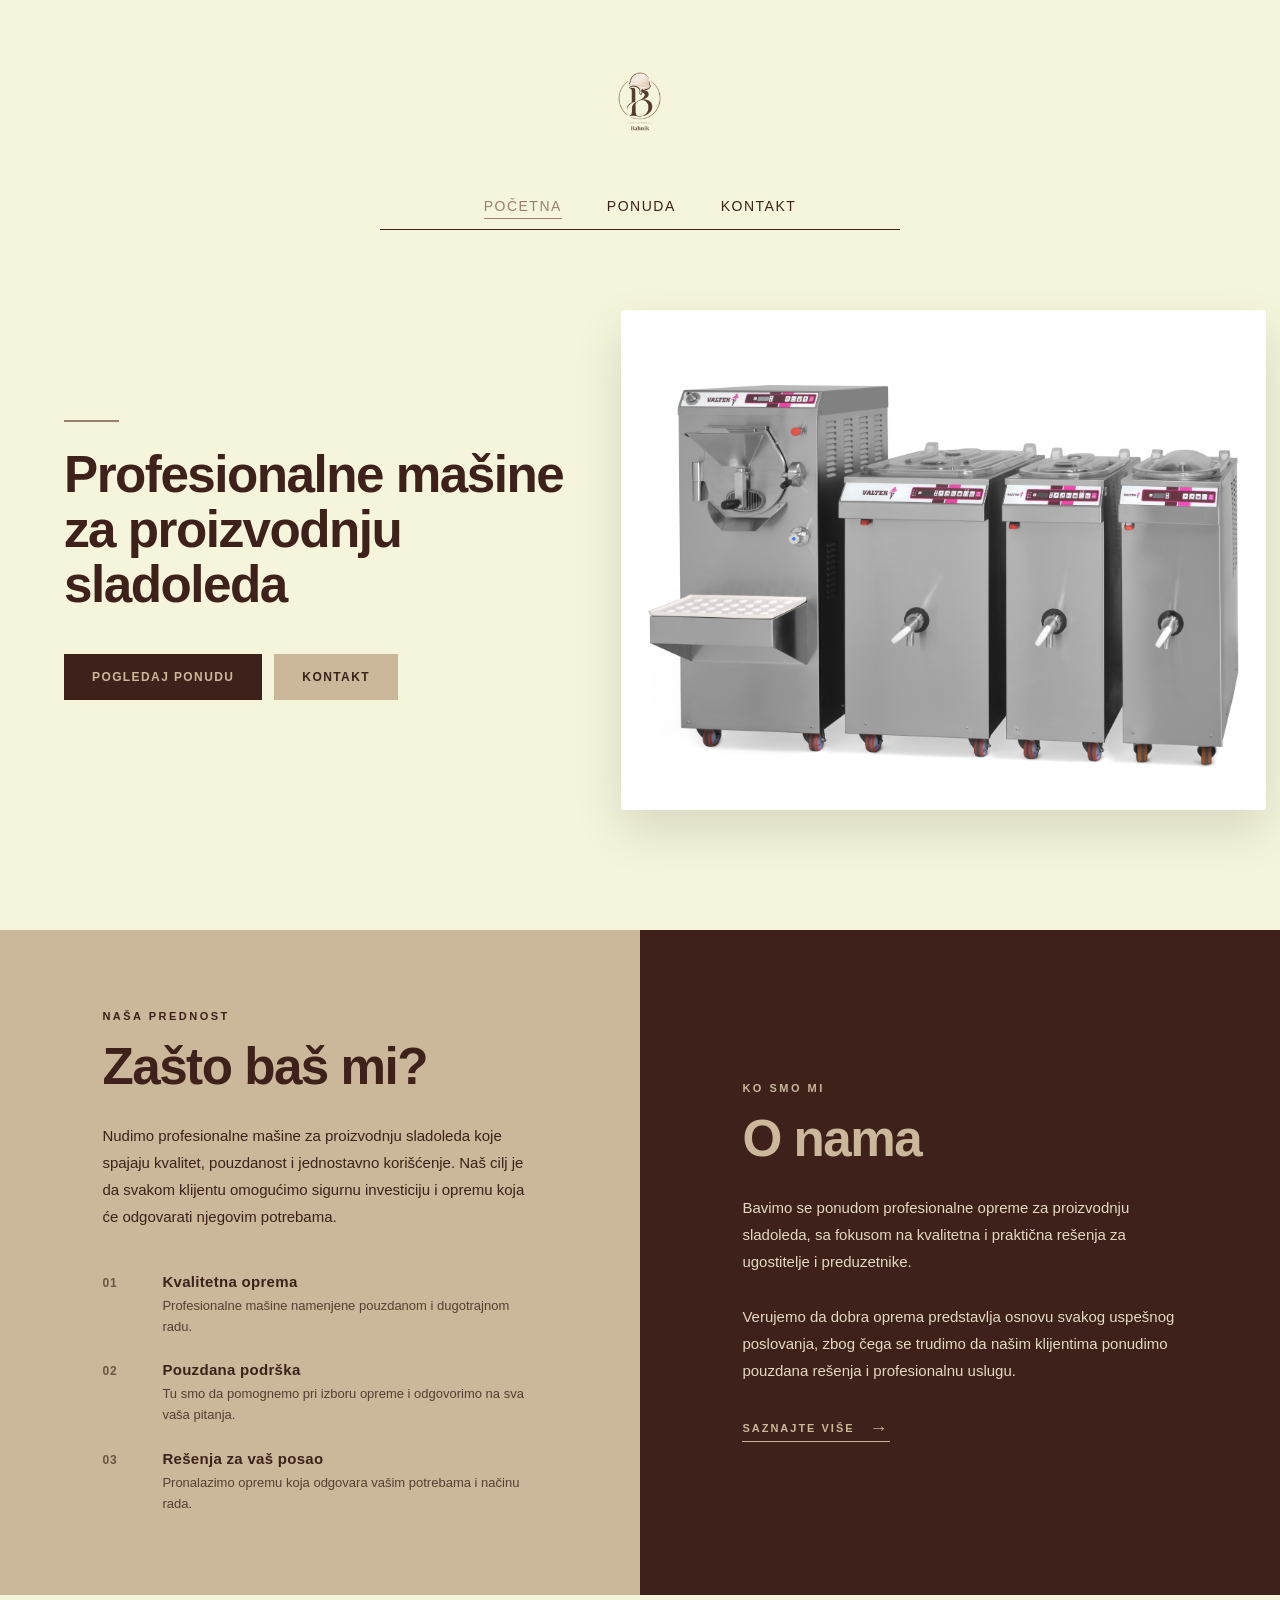
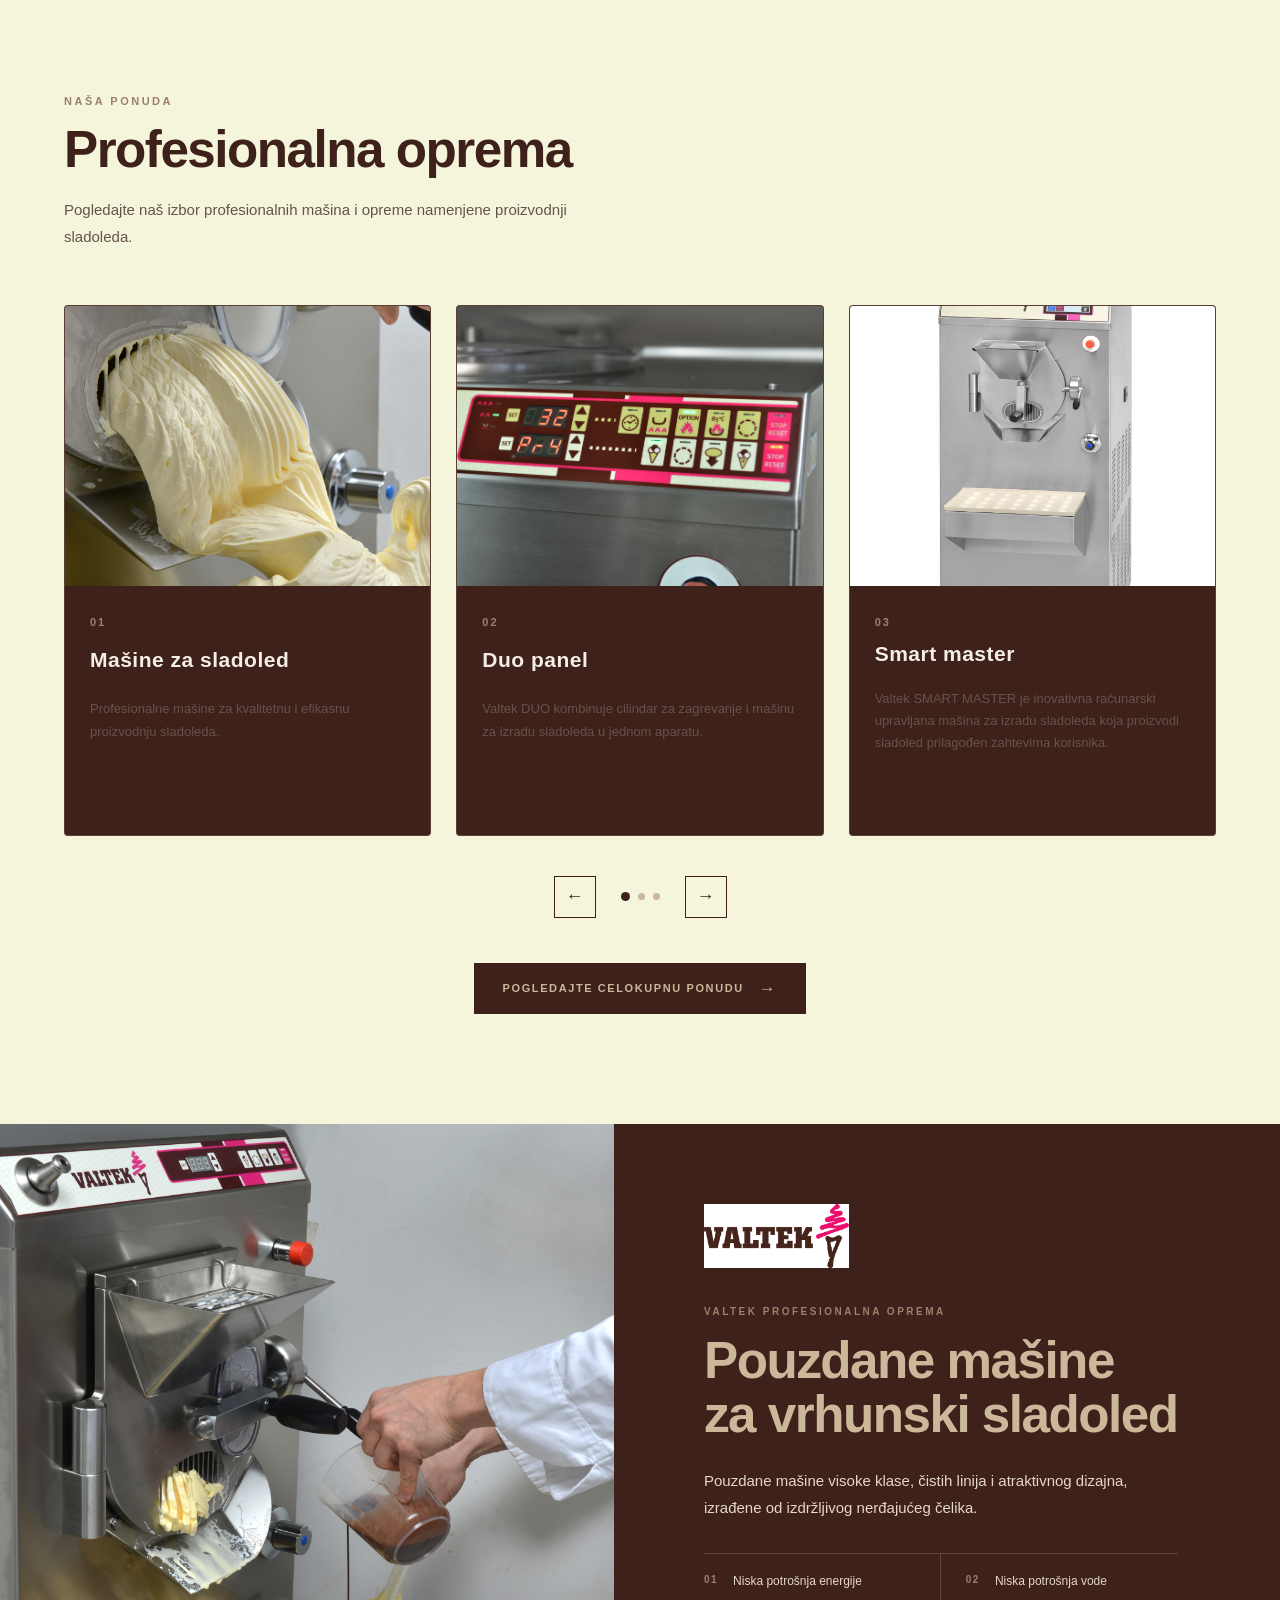
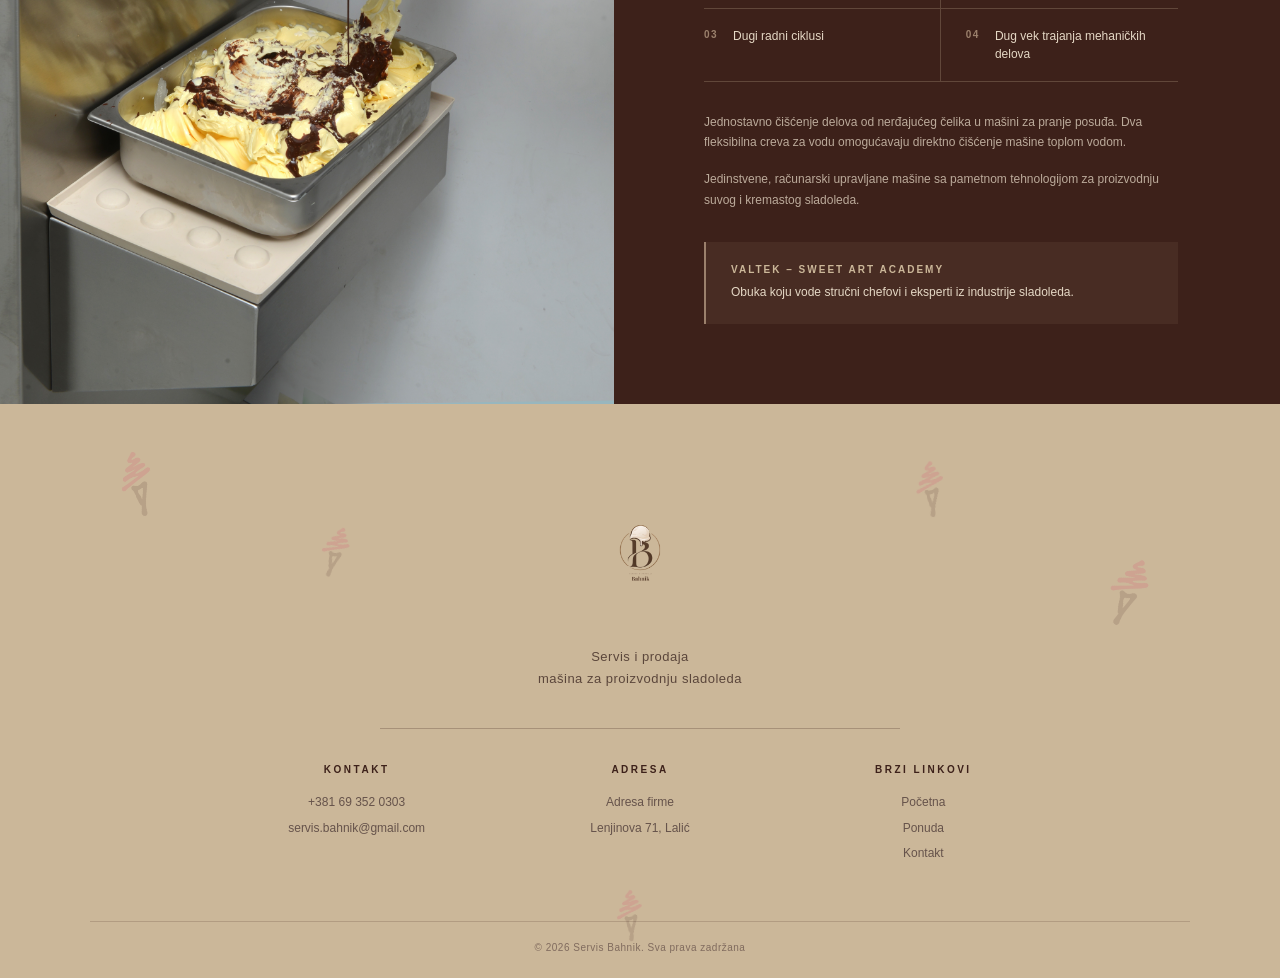
==== commit 2f534740: "second" ====
--- a/index.html
+++ b/index.html
@@ -397,7 +397,7 @@
         </div>
 
         <div class="footer-bottom">
-            <p>© 2026 Naziv firme. Sva prava zadržana.</p>
+            <p>© 2026 Servis Bahnik. Sva prava zadržana </p>
         </div>
 
     </div>
--- a/style.css
+++ b/style.css
@@ -1889,20 +1889,22 @@
 }
 
 
+
 /* ==========================================
    MODERAN POP-UP MODAL PROZOR
    ========================================== */
 
 .product-modal {
     position: fixed;
-    top: 0;
-    left: 0;
+    inset: 0;
     width: 100%;
     height: 100%;
     z-index: 9999;
     display: flex;
     align-items: center;
     justify-content: center;
+    padding: 20px;
+    box-sizing: border-box;
     opacity: 0;
     visibility: hidden;
     transition: opacity 0.35s ease, visibility 0.35s ease;
@@ -1913,27 +1915,26 @@
     visibility: visible;
 }
 
-/* POZADINA SAKRIVANJA S FINIM BLUROM */
+/* ZATAMNJENA POZADINA */
 .modal-overlay {
     position: absolute;
-    top: 0;
-    left: 0;
-    width: 100%;
-    height: 100%;
-    background-color: rgba(25, 12, 8, 0.75);
+    inset: 0;
+    background-color: rgba(25, 12, 8, 0.78);
     backdrop-filter: blur(8px);
 }
 
-/* PROZOR MODALA (ELEGANTNA BRAON KUTIJA) */
-.modal-content {
+/* GLAVNI PROZOR */
+.product-modal .modal-content {
     position: relative;
-    background-color: #3d211a; /* Braon pozadina modala */
+    z-index: 1;
+    width: min(1100px, 100%);
+    max-height: 90vh;
+    overflow-x: hidden;
+    overflow-y: auto;
+    box-sizing: border-box;
+    background-color: #3d211a;
     border: 1px solid rgba(203, 183, 153, 0.3);
     border-radius: 8px;
-    width: min(800px, 92%);
-    max-height: 90vh;
-    overflow-y: auto;
-    z-index: 1;
     box-shadow: 0 30px 60px rgba(0, 0, 0, 0.5);
     transform: translateY(30px) scale(0.96);
     transition: transform 0.35s cubic-bezier(0.16, 1, 0.3, 1);
@@ -1943,13 +1944,14 @@
     transform: translateY(0) scale(1);
 }
 
-/* DUGME ZA ZATVARANJE (X) */
-.modal-close {
-    position: absolute;
-    top: 15px;
-    right: 20px;
-    background: rgba(61, 33, 26, 0.6);
-    border: 1px solid rgba(203, 183, 153, 0.3);
+/* DUGME ZA ZATVARANJE */
+.product-modal .modal-close {
+    position: sticky;
+    float: right;
+    top: 12px;
+    margin: 12px 12px -48px 0;
+    background: #3d211a;
+    border: 1px solid rgba(203, 183, 153, 0.5);
     border-radius: 50%;
     width: 36px;
     height: 36px;
@@ -1960,71 +1962,221 @@
     line-height: 1;
     color: #cbb799;
     cursor: pointer;
-    z-index: 2;
-    transition: background-color 0.3s ease, color 0.3s ease, transform 0.3s ease;
-}
-
-.modal-close:hover {
+    z-index: 5;
+    transition: background-color 0.3s ease, color 0.3s ease,
+                transform 0.3s ease;
+}
+
+.product-modal .modal-close:hover {
     background-color: #cbb799;
     color: #3d211a;
     transform: rotate(90deg);
 }
 
-/* UNUTRAŠNJOST MODALA */
-.modal-body {
+/* RASPORED SLIKE I TEKSTA */
+.product-modal .modal-body {
     display: grid;
-    grid-template-columns: 1fr 1.1fr;
-    gap: 0;
-}
-
-.modal-image {
+    grid-template-columns: minmax(220px, 0.8fr) minmax(0, 1.5fr);
+    gap: 28px;
+    padding: 30px;
+    align-items: start;
+    box-sizing: border-box;
+}
+
+/* SLIKA PROIZVODA */
+.product-modal .modal-image {
     width: 100%;
-    height: 100%;
-    min-height: 360px;
+    min-width: 0;
+    min-height: 300px;
     background-color: #2b1712;
-}
-
-.modal-image img {
+    border-radius: 5px;
+    display: flex;
+    align-items: center;
+    justify-content: center;
+    overflow: hidden;
+}
+
+.product-modal .modal-image img {
+    display: block;
     width: 100%;
-    height: 100%;
-    object-fit: cover;
-    display: block;
-}
-
-.modal-details {
-    padding: 45px 35px;
+    height: auto;
+    max-height: 420px;
+    object-fit: contain;
+    object-position: center;
+}
+
+/* DETALJI PROIZVODA */
+.product-modal .modal-details {
+    width: 100%;
+    min-width: 0;
+    padding: 10px 0;
     display: flex;
     flex-direction: column;
-    justify-content: center;
-}
-
-.modal-details h2 {
-    margin: 0 0 15px;
+    justify-content: flex-start;
+    box-sizing: border-box;
+}
+
+.product-modal .modal-details h2 {
+    margin: 0 0 18px;
+    padding-right: 25px;
     font-size: 28px;
     font-weight: 600;
-    color: #f4eee4; /* Krem naslov */
-    line-height: 1.2;
-}
-
-.modal-details p {
-    margin: 0 0 35px;
+    color: #f4eee4;
+    line-height: 1.25;
+    overflow-wrap: anywhere;
+}
+
+.product-modal .modal-details p {
+    margin: 0 0 16px;
     font-size: 14px;
     line-height: 1.8;
-    color: #cbb799; /* Krem-zlatni opis */
-}
-
-/* ELEGANTNA DUGMAD U MODALU */
-.modal-actions {
+    color: #cbb799;
+}
+
+/* OPIS PROIZVODA */
+.product-modal .product-intro {
+    margin-bottom: 24px;
+}
+
+/* SEKCIJE KARAKTERISTIKA I SPECIFIKACIJA */
+.product-modal .product-section {
+    width: 100%;
+    min-width: 0;
+    margin: 24px 0;
+}
+
+.product-modal .product-section > h3 {
+    margin: 0 0 14px;
+    color: #f4eee4;
+    font-size: 17px;
+    line-height: 1.5;
+}
+
+/* PREDNOSTI I KARAKTERISTIKE */
+.product-modal .product-features {
+    display: grid;
+    grid-template-columns: repeat(2, minmax(0, 1fr));
+    gap: 12px;
+}
+
+.product-modal .product-feature {
+    padding: 14px;
+    background-color: rgba(203, 183, 153, 0.08);
+    border: 1px solid rgba(203, 183, 153, 0.2);
+    border-radius: 5px;
+    min-width: 0;
+}
+
+.product-modal .product-feature h4 {
+    margin: 0 0 8px;
+    color: #f4eee4;
+    font-size: 14px;
+    line-height: 1.5;
+}
+
+.product-modal .product-feature p {
+    margin: 0;
+    font-size: 13px;
+    line-height: 1.6;
+    overflow-wrap: anywhere;
+}
+
+/* OMOTAČ TEHNIČKE TABELE */
+.product-modal .spec-table-wrapper {
+    display: block;
+    width: 100%;
+    max-width: 100%;
+    overflow-x: auto;
+    overflow-y: hidden;
+    margin: 0 0 24px;
+    border: 1px solid rgba(203, 183, 153, 0.3);
+    border-radius: 5px;
+    -webkit-overflow-scrolling: touch;
+}
+
+/* TEHNIČKA TABELA */
+.product-modal .spec-table {
+    display: table;
+    width: 100%;
+    min-width: 750px;
+    border-collapse: collapse;
+    table-layout: auto;
+    background-color: #f4eee4;
+    color: #3d211a;
+    font-size: 13px;
+}
+
+/* ZAGLAVLJE TABELE */
+.product-modal .spec-table thead {
+    display: table-header-group;
+}
+
+.product-modal .spec-table thead tr {
+    display: table-row;
+}
+
+.product-modal .spec-table th {
+    padding: 13px 12px;
+    background-color: #cbb799;
+    color: #3d211a;
+    text-align: left;
+    font-weight: 600;
+    white-space: nowrap;
+    border: 1px solid #b7a184;
+}
+
+/* SADRŽAJ TABELE */
+.product-modal .spec-table tbody {
+    display: table-row-group;
+}
+
+.product-modal .spec-table tbody tr {
+    display: table-row;
+}
+
+.product-modal .spec-table td {
+    display: table-cell;
+    padding: 11px 12px;
+    border: 1px solid #ded3c3;
+    text-align: left;
+    vertical-align: middle;
+    white-space: nowrap;
+}
+
+.product-modal .spec-table tbody tr:nth-child(even) {
+    background-color: #e9dfd1;
+}
+
+.product-modal .spec-table tbody tr:hover {
+    background-color: #dfd0bc;
+}
+
+/* NAPOMENA ISPOD SPECIFIKACIJA */
+.product-modal .product-note {
+    margin: 18px 0;
+    padding: 14px;
+    border-left: 3px solid #cbb799;
+    background-color: rgba(203, 183, 153, 0.08);
+    color: #cbb799;
+    font-size: 13px;
+    line-height: 1.7;
+}
+
+/* DUGMAD ZA KONTAKT */
+.product-modal .modal-actions {
     display: flex;
     flex-direction: column;
-    gap: 14px;
-}
-
-.modal-actions a {
+    gap: 12px;
+    margin-top: 24px;
+}
+
+.product-modal .modal-actions a {
     display: inline-flex;
     align-items: center;
     justify-content: center;
-    padding: 16px 24px;
+    width: 100%;
+    box-sizing: border-box;
+    padding: 15px 20px;
     border-radius: 4px;
     text-decoration: none;
     font-size: 11px;
@@ -2034,99 +2186,635 @@
     transition: all 0.3s ease;
 }
 
-/* POZOVITE DUGME (KREM POZADINA / BRAON TEKST) */
-.btn-call {
+/* POZOVITE */
+.product-modal .btn-call {
     background-color: #cbb799;
     color: #3d211a !important;
     border: 1px solid #cbb799;
     box-shadow: 0 4px 15px rgba(203, 183, 153, 0.2);
 }
 
-.btn-call:hover {
+.product-modal .btn-call:hover {
     background-color: #f4eee4;
     border-color: #f4eee4;
     transform: translateY(-2px);
-    box-shadow: 0 8px 25px rgba(244, 238, 228, 0.3);
-}
-
-/* WHATSAPP DUGME (ZELENO SA SUPTILNIM EFEKTOM) */
-.btn-whatsapp {
+}
+
+/* WHATSAPP */
+.product-modal .btn-whatsapp {
     background-color: #25d366;
-    color: #ffffff !important;
+    color: #fff !important;
     border: 1px solid #25d366;
-    box-shadow: 0 4px 15px rgba(37, 211, 102, 0.25);
-}
-
-.btn-whatsapp:hover {
+    box-shadow: 0 4px 15px rgba(37, 211, 102, 0.2);
+}
+
+.product-modal .btn-whatsapp:hover {
     background-color: #1ebc57;
     border-color: #1ebc57;
     transform: translateY(-2px);
-    box-shadow: 0 8px 25px rgba(37, 211, 102, 0.4);
-}
-
+}
 
 /* ==========================================
-   RESPONSIVE: TELEFONI (ISPOD 768px)
+   RESPONSIVE - TABLETI I TELEFONI
    ========================================== */
 
+@media (max-width: 768px) {
+    .product-modal {
+        padding: 12px;
+    }
+
+    .product-modal .modal-content {
+        width: 100%;
+        max-height: 94vh;
+    }
+
+    .product-modal .modal-body {
+        grid-template-columns: minmax(0, 1fr);
+        gap: 18px;
+        padding: 20px;
+    }
+
+    .product-modal .modal-image {
+        min-height: 0;
+        height: auto;
+        padding: 10px;
+        box-sizing: border-box;
+    }
+
+    .product-modal .modal-image img {
+        width: 100%;
+        max-width: 300px;
+        max-height: 250px;
+        object-fit: contain;
+        margin: 0 auto;
+    }
+
+    .product-modal .modal-details {
+        padding: 8px 0;
+    }
+
+    .product-modal .modal-details h2 {
+        font-size: 23px;
+    }
+
+    .product-modal .modal-details p {
+        font-size: 13px;
+    }
+
+    .product-modal .product-features {
+        grid-template-columns: minmax(0, 1fr);
+    }
+
+    .product-modal .spec-table {
+        min-width: 750px;
+        font-size: 12px;
+    }
+
+    .product-modal .spec-table th,
+    .product-modal .spec-table td {
+        padding: 9px 10px;
+    }
+}
+
+@media (max-width: 480px) {
+    .product-modal {
+        padding: 8px;
+    }
+
+    .product-modal .modal-body {
+        padding: 16px;
+        gap: 14px;
+    }
+
+    .product-modal .modal-image img {
+        max-width: 240px;
+        max-height: 210px;
+    }
+
+    .product-modal .modal-details h2 {
+        font-size: 21px;
+    }
+
+    .product-modal .product-section > h3 {
+        font-size: 16px;
+    }
+
+    .product-modal .modal-actions a {
+        padding: 14px 16px;
+        letter-spacing: 1.5px;
+    }
+}
+
+/* ==========================================
+   KARTICE PROIZVODA - SLIKE I GRID
+   ========================================== */
+
+/* GRID KARTICA */
+.products-grid {
+    display: grid;
+    grid-template-columns: repeat(3, minmax(0, 1fr));
+    gap: 25px;
+}
+
+/* PROSTOR ZA SLIKU NA KARTICI */
+.products-grid .product-card .product-image {
+    width: 100%;
+    height: 260px;
+    padding: 15px;
+    box-sizing: border-box;
+    background-color: #fff;
+    display: flex;
+    align-items: center;
+    justify-content: center;
+    overflow: hidden;
+}
+
+/* CELA SLIKA MAŠINE */
+.products-grid .product-card .product-image img {
+    display: block;
+    width: 100%;
+    height: 100%;
+    object-fit: contain;
+    object-position: center;
+}
+
+/* TABLETI */
+@media (max-width: 900px) {
+    .products-grid {
+        grid-template-columns: repeat(2, minmax(0, 1fr));
+        gap: 18px;
+    }
+
+    .products-grid .product-card .product-image {
+        height: 220px;
+    }
+}
+
+/* TELEFONI - DVE KARTICE U REDU */
 @media (max-width: 768px) {
     .products-grid {
-        grid-template-columns: repeat(2, 1fr); /* 2 kartice u redu na telefonu */
-        gap: 15px;
-    }
-
-    .product-image {
-        height: 180px;
-    }
-
-    .product-info {
-        padding: 20px 15px 22px;
-    }
-
-    .product-info h3 {
-        font-size: 16px;
-        margin-bottom: 14px;
-    }
-
-    .open-modal-btn {
-        font-size: 10px;
-        letter-spacing: 1.2px;
-    }
-
-    /* PRILAGOĐAVANJE MODALA NA TELEFONU */
-    .modal-body {
+        grid-template-columns: repeat(2, minmax(0, 1fr));
+        gap: 12px;
+    }
+
+    .products-grid .product-card .product-image {
+        height: 160px;
+        padding: 8px;
+    }
+
+    .products-grid .product-card .product-image img {
+        width: 100%;
+        height: 100%;
+        object-fit: contain;
+    }
+
+    .products-grid .product-card .product-info {
+        padding: 14px 10px 16px;
+    }
+
+    .products-grid .product-card .product-info h3 {
+        font-size: 14px;
+        line-height: 1.4;
+        overflow-wrap: anywhere;
+    }
+
+    .products-grid .product-card .open-modal-btn {
+        font-size: 9px;
+        letter-spacing: 0.5px;
+        padding: 10px 6px;
+    }
+}
+
+/* UŽI TELEFONI */
+@media (max-width: 380px) {
+    .products-grid {
+        gap: 8px;
+    }
+
+    .products-grid .product-card .product-image {
+        height: 135px;
+        padding: 5px;
+    }
+
+    .products-grid .product-card .product-info {
+        padding: 12px 8px;
+    }
+
+    .products-grid .product-card .product-info h3 {
+        font-size: 12px;
+    }
+}
+
+/* =========================
+   KONTAKT STRANICA
+========================= */
+
+.contact-page {
+    background: #F3EBDD;
+    color: #3A2A22;
+}
+
+.contact-hero {
+    display: grid;
+    grid-template-columns: 1.15fr 0.85fr;
+    min-height: 520px;
+    background: #3A2A22;
+    color: #F3EBDD;
+}
+
+.contact-hero-content {
+    align-self: center;
+    padding: 75px 9%;
+}
+
+.contact-eyebrow {
+    margin-bottom: 16px;
+    color: #A98B69;
+    font-size: 11px;
+    font-weight: 700;
+    letter-spacing: 3px;
+    text-transform: uppercase;
+}
+
+.contact-hero h1 {
+    margin-bottom: 25px;
+    font-family: Georgia, "Times New Roman", serif;
+    font-size: clamp(37px, 4.5vw, 61px);
+    font-weight: 400;
+    line-height: 1.15;
+}
+
+.contact-hero h1 span {
+    color: #CBB799;
+    font-style: italic;
+}
+
+.contact-intro {
+    max-width: 540px;
+    margin-bottom: 30px;
+    color: #E0D5C7;
+    font-size: 15px;
+    line-height: 1.9;
+}
+
+.contact-hero-buttons {
+    display: flex;
+    flex-wrap: wrap;
+    gap: 12px;
+}
+
+.contact-btn {
+    min-height: 49px;
+    padding: 14px 19px;
+    display: inline-flex;
+    align-items: center;
+    justify-content: center;
+    gap: 12px;
+    border: 1px solid transparent;
+    font-size: 10px;
+    font-weight: 700;
+    letter-spacing: 1px;
+    text-align: center;
+    transition: 0.25s ease;
+}
+
+.contact-btn-primary {
+    background: #F3EBDD;
+    color: #3A2A22;
+}
+
+.contact-btn-primary:hover {
+    background: #CBB799;
+}
+
+.contact-btn-outline {
+    border-color: #CBB799;
+    color: #F3EBDD;
+}
+
+.contact-btn-outline:hover {
+    background: #CBB799;
+    color: #3A2A22;
+}
+
+.contact-btn span {
+    font-size: 17px;
+}
+
+/* Dekorativni deo hero sekcije */
+
+.contact-hero-decoration {
+    display: flex;
+    align-items: center;
+    justify-content: center;
+    padding: 55px;
+    background:
+        radial-gradient(
+            circle at 70% 30%,
+            rgba(203, 183, 153, 0.16),
+            transparent 48%
+        ),
+        #30221C;
+}
+
+.decoration-inner {
+    width: 100%;
+    max-width: 390px;
+    min-height: 330px;
+    padding: 45px 30px;
+    display: flex;
+    flex-direction: column;
+    align-items: center;
+    justify-content: center;
+    border: 1px solid rgba(203, 183, 153, 0.55);
+    text-align: center;
+}
+
+.decoration-line {
+    width: 55px;
+    height: 1px;
+    margin-bottom: 25px;
+    background: #CBB799;
+}
+
+.decoration-inner > p {
+    margin-bottom: 20px;
+    color: #CBB799;
+    font-size: 10px;
+    letter-spacing: 3px;
+}
+
+.decoration-inner h2 {
+    margin-bottom: 28px;
+    font-family: Georgia, "Times New Roman", serif;
+    font-size: clamp(28px, 3vw, 39px);
+    font-weight: 400;
+    line-height: 1.3;
+}
+
+.decoration-bottom {
+    color: #CBB799;
+    font-size: 9px;
+    letter-spacing: 2px;
+}
+
+/* Kontakt informacije */
+
+.contact-details-section {
+    max-width: 1300px;
+    margin: 0 auto;
+    padding: 85px 6%;
+}
+
+.contact-section-heading {
+    margin-bottom: 42px;
+    text-align: center;
+}
+
+.contact-section-heading h2 {
+    margin-bottom: 12px;
+    font-family: Georgia, "Times New Roman", serif;
+    font-size: clamp(29px, 3vw, 41px);
+    font-weight: 400;
+}
+
+.contact-section-heading > p:last-child {
+    color: #766960;
+    font-size: 14px;
+}
+
+.contact-cards {
+    display: grid;
+    grid-template-columns: repeat(3, minmax(0, 1fr));
+    gap: 22px;
+}
+
+.contact-card {
+    min-width: 0;
+    padding: 32px 27px;
+    background: #FFFCF7;
+    border: 1px solid #E4D8C8;
+    transition: transform 0.25s ease, box-shadow 0.25s ease;
+}
+
+.contact-card:hover {
+    transform: translateY(-4px);
+    box-shadow: 0 12px 30px rgba(58, 42, 34, 0.08);
+}
+
+.contact-card-icon {
+    width: 43px;
+    height: 43px;
+    margin-bottom: 24px;
+    display: flex;
+    align-items: center;
+    justify-content: center;
+    border: 1px solid #CBB799;
+    color: #3A2A22;
+    font-size: 22px;
+}
+
+.contact-card-label {
+    margin-bottom: 9px;
+    color: #92745B;
+    font-size: 10px;
+    font-weight: 700;
+    letter-spacing: 2px;
+}
+
+.contact-card h3 {
+    margin-bottom: 12px;
+    font-family: Georgia, "Times New Roman", serif;
+    font-size: 24px;
+    font-weight: 400;
+}
+
+.contact-card > p:not(.contact-card-label) {
+    min-height: 72px;
+    margin-bottom: 20px;
+    color: #766960;
+    font-size: 13px;
+    line-height: 1.8;
+}
+
+.contact-card-link {
+    display: inline-block;
+    padding-bottom: 5px;
+    border-bottom: 1px solid #CBB799;
+    color: #3A2A22;
+    font-size: 13px;
+    font-weight: 700;
+    overflow-wrap: anywhere;
+}
+
+/* Servis banner */
+
+.service-contact-banner {
+    margin: 0 6% 85px;
+    padding: 45px 5%;
+    display: flex;
+    align-items: center;
+    justify-content: space-between;
+    gap: 35px;
+    background: #3A2A22;
+    color: #F3EBDD;
+}
+
+.service-contact-banner > div {
+    max-width: 650px;
+}
+
+.service-contact-banner h2 {
+    margin-bottom: 15px;
+    font-family: Georgia, "Times New Roman", serif;
+    font-size: clamp(27px, 3vw, 39px);
+    font-weight: 400;
+    line-height: 1.25;
+}
+
+.service-contact-banner > div > p:last-child {
+    color: #E0D5C7;
+    font-size: 14px;
+    line-height: 1.8;
+}
+
+.contact-btn-light {
+    flex-shrink: 0;
+    background: #F3EBDD;
+    color: #3A2A22;
+}
+
+.contact-btn-light:hover {
+    background: #CBB799;
+}
+
+/* Footer */
+
+.site-footer {
+    padding: 28px 6%;
+    display: flex;
+    align-items: center;
+    justify-content: space-between;
+    gap: 20px;
+    background: #30221C;
+    color: #F3EBDD;
+    font-size: 12px;
+}
+
+.site-footer a {
+    color: #CBB799;
+}
+
+/* Tablet */
+
+@media (max-width: 900px) {
+    .contact-hero {
         grid-template-columns: 1fr;
     }
 
-    .modal-image {
-        height: 200px;
-        min-height: auto;
-    }
-
-    .modal-details {
+    .contact-hero-content {
+        padding: 65px 7%;
+    }
+
+    .contact-hero-decoration {
+        padding: 40px;
+    }
+
+    .decoration-inner {
+        min-height: 270px;
+    }
+
+    .contact-cards {
+        grid-template-columns: 1fr;
+    }
+
+    .contact-card > p:not(.contact-card-label) {
+        min-height: 0;
+    }
+
+    .service-contact-banner {
+        align-items: flex-start;
+        flex-direction: column;
+    }
+}
+
+/* Mobilni uređaji */
+
+@media (max-width: 600px) {
+    .site-header {
+        padding: 15px 5%;
+        flex-wrap: wrap;
+        justify-content: center;
+        gap: 12px;
+    }
+
+    .logo img {
+        width: 80px;
+    }
+
+    .main-nav {
+        width: 100%;
+        justify-content: center;
+        gap: 23px;
+    }
+
+    .main-nav a {
+        font-size: 12px;
+    }
+
+    .contact-hero-content {
+        padding: 55px 6%;
+    }
+
+    .contact-hero h1 {
+        font-size: 39px;
+    }
+
+    .contact-intro {
+        font-size: 14px;
+    }
+
+    .contact-hero-buttons {
+        align-items: stretch;
+        flex-direction: column;
+    }
+
+    .contact-btn {
+        width: 100%;
+    }
+
+    .contact-hero-decoration {
+        padding: 30px 6%;
+    }
+
+    .decoration-inner {
+        min-height: 250px;
         padding: 30px 20px;
     }
 
-    .modal-details h2 {
-        font-size: 22px;
-    }
-
-    .modal-details p {
-        font-size: 13px;
-        margin-bottom: 25px;
-    }
-
-    .modal-actions a {
-        padding: 14px 18px;
-    }
-}
-
-@media (max-width: 480px) {
-    .products-grid {
-        gap: 10px;
-    }
-
-    .product-info {
-        padding: 14px 12px 18px;
-    }
-}+    .contact-details-section {
+        padding: 60px 6%;
+    }
+
+    .contact-section-heading {
+        margin-bottom: 30px;
+    }
+
+    .contact-card {
+        padding: 27px 23px;
+    }
+
+    .service-contact-banner {
+        margin: 0 5% 55px;
+        padding: 32px 24px;
+    }
+
+    .site-footer {
+        align-items: center;
+        flex-direction: column;
+        text-align: center;
+    }
+}
+
+
+
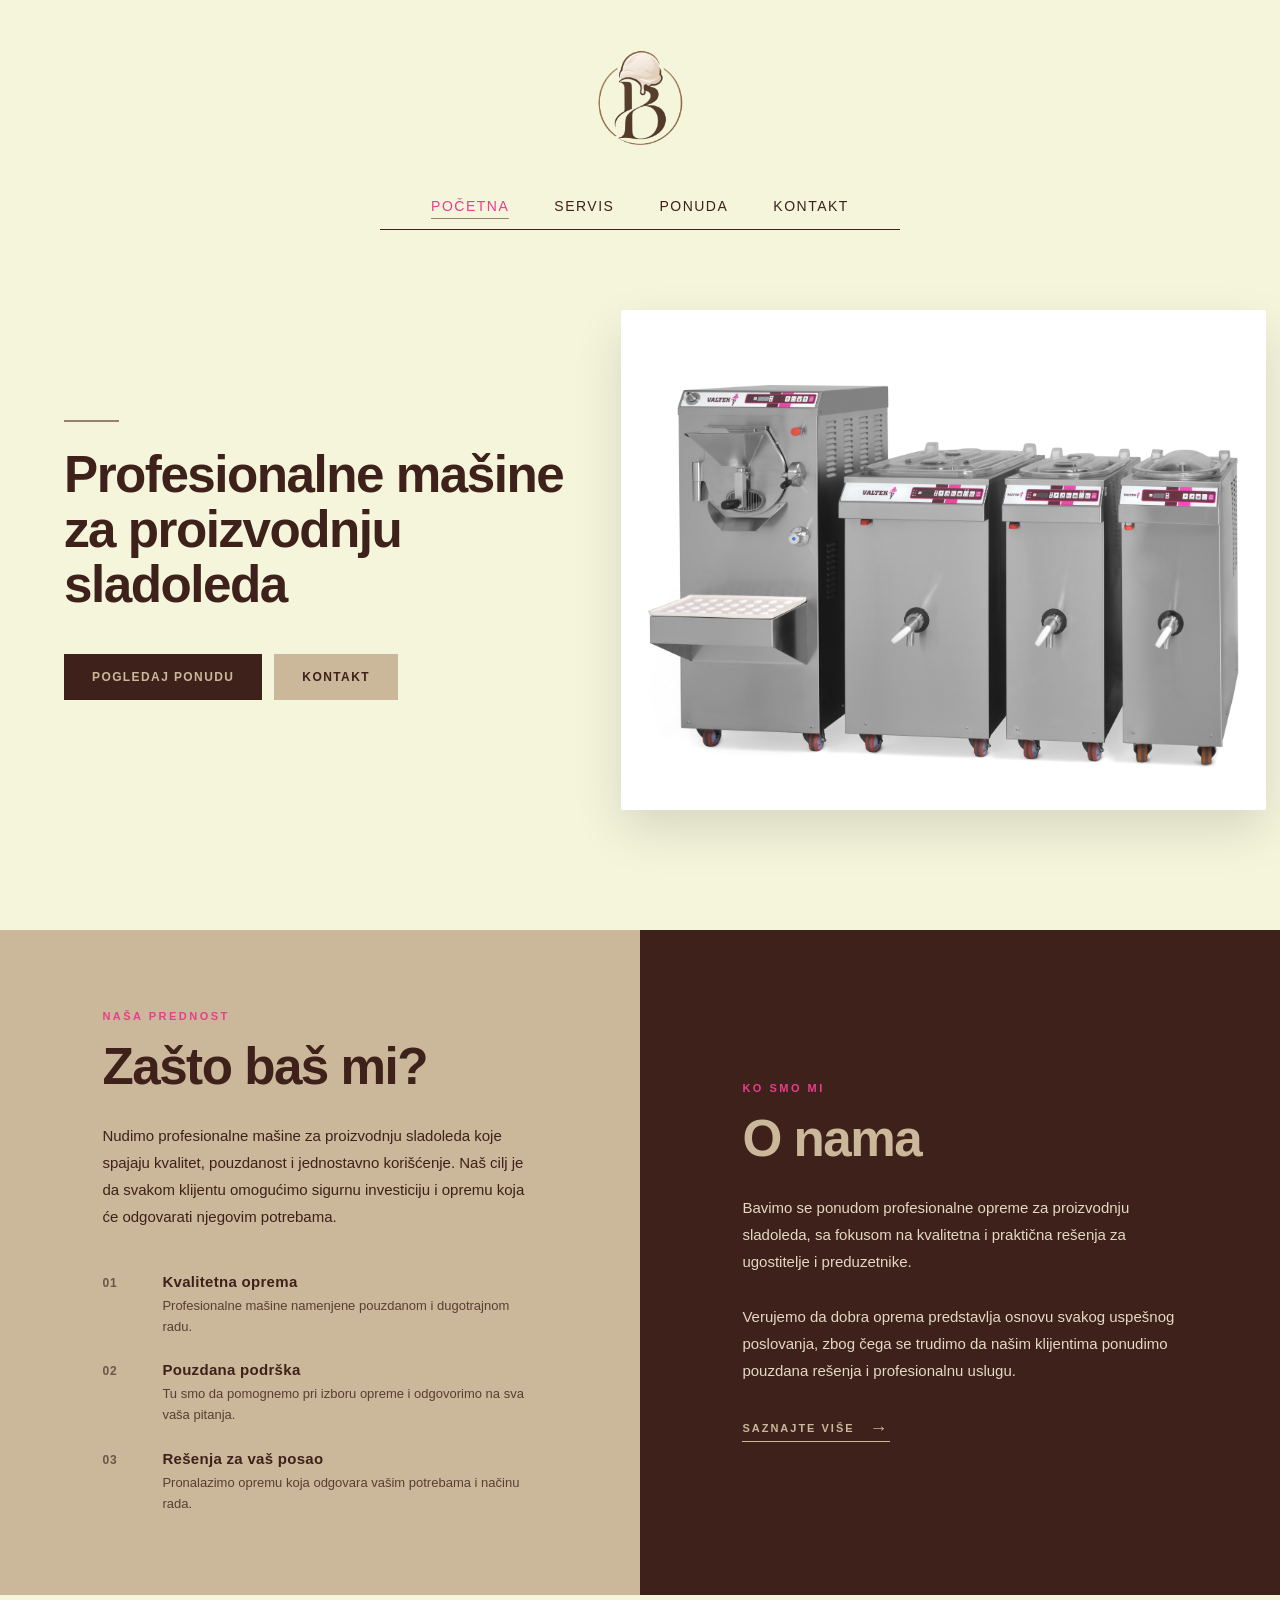
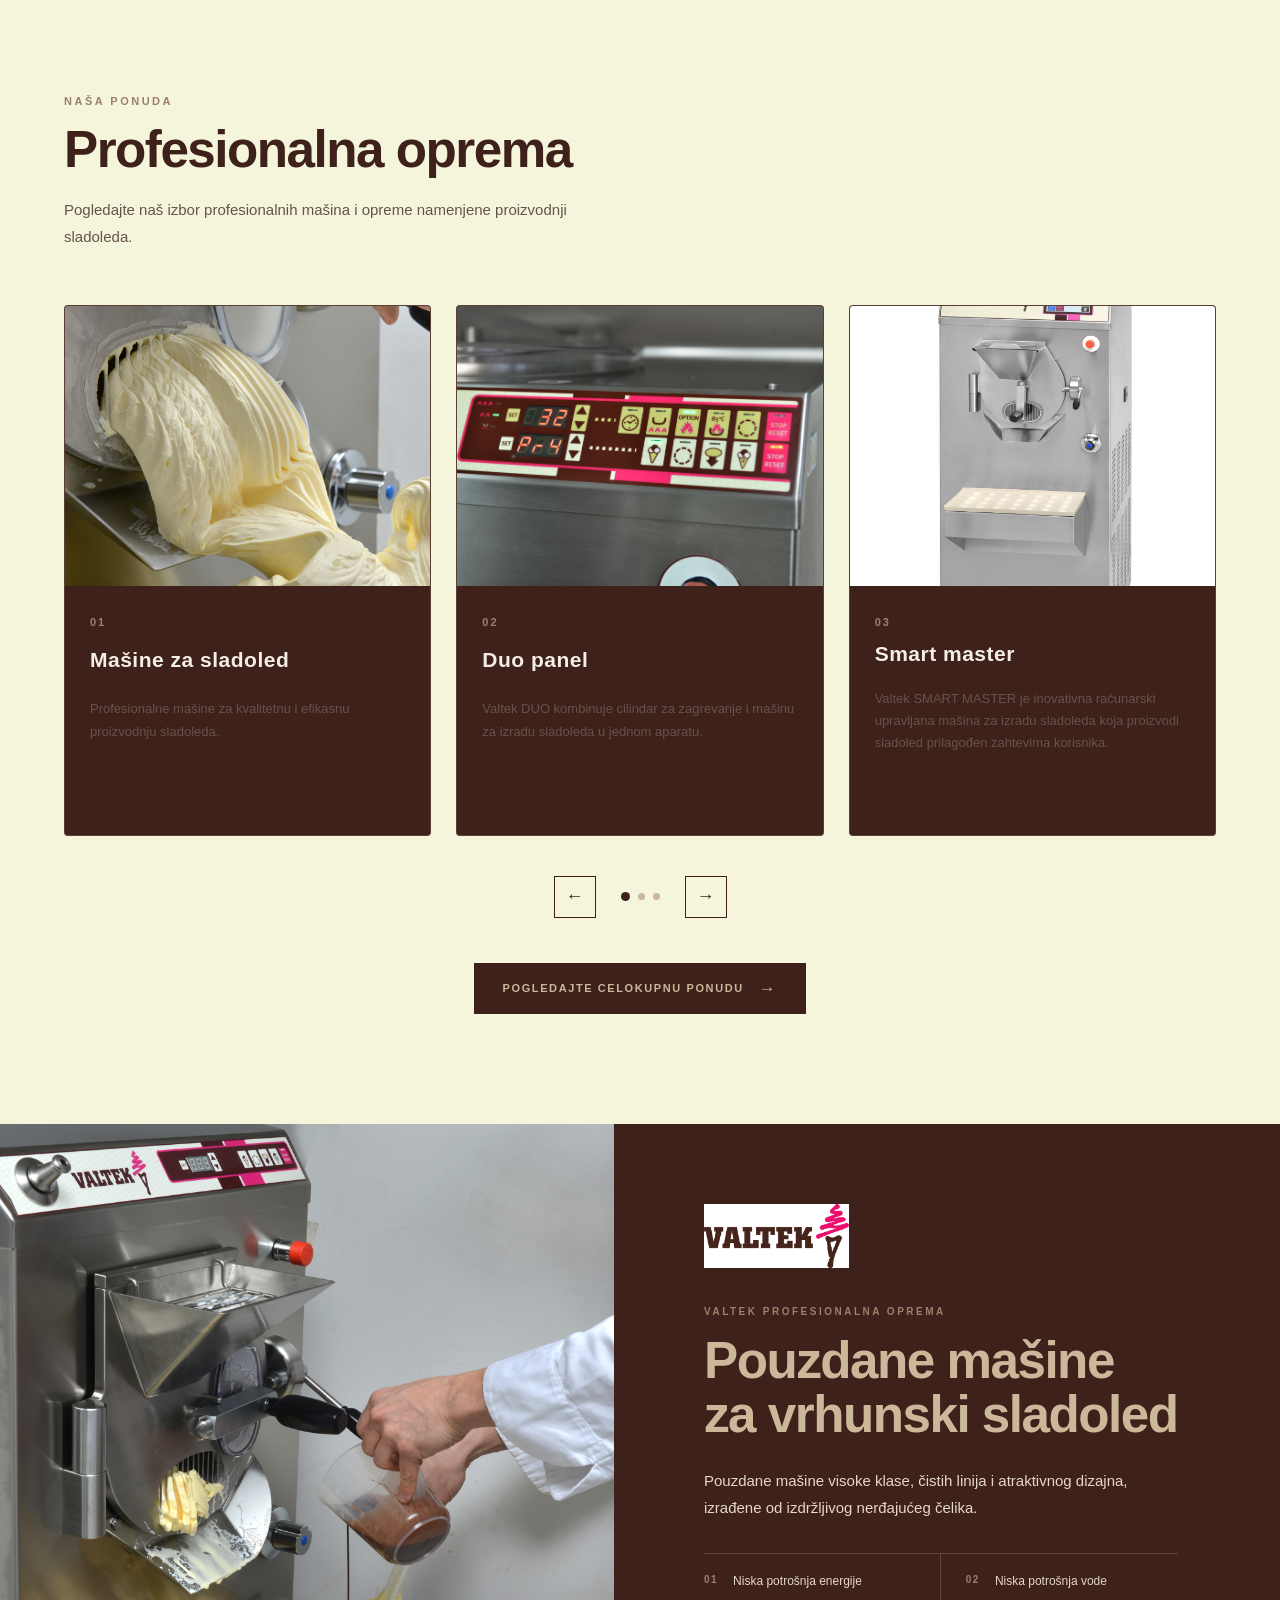
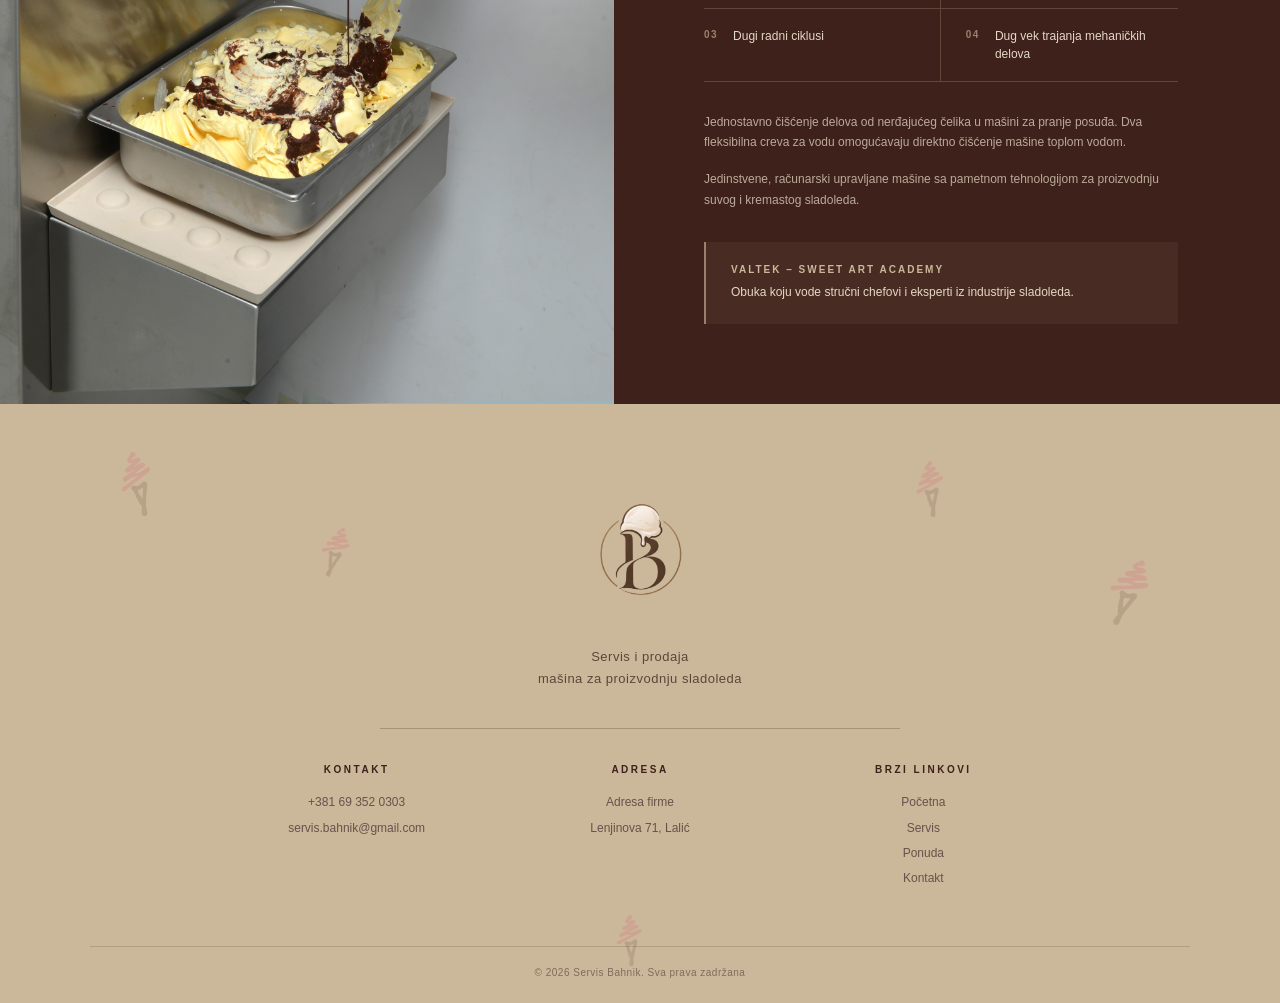
==== commit 240b927e: "izmena" ====
--- a/index.html
+++ b/index.html
@@ -16,6 +16,7 @@
 
   <div class="nav-bar">
   <li><a href="index.html" class="active">POČETNA</a></li>
+  <li><a href="servis.html">SERVIS</a></li>
   <li><a href="ponuda.html">PONUDA</a></li>
   <li><a href="kontakt.html">KONTAKT</a></li>
   </div>
@@ -390,6 +391,7 @@
                 <span class="footer-title">BRZI LINKOVI</span>
 
                 <a href="index.html">Početna</a>
+                <a href="servis.html">Servis</a>
                 <a href="ponuda.html">Ponuda</a>
                 <a href="kontakt.html">Kontakt</a>
             </div>
--- a/style.css
+++ b/style.css
@@ -2816,5 +2816,416 @@
     }
 }
 
-
-
+/* ================================
+   SERVIS STRANICA – VALTEK ROZE
+================================ */
+
+.service-page {
+    --valtek-pink: #E83E8C;
+    --service-brown: #3d211a;
+    --service-cream: #f5f5dc;
+    background: var(--service-cream);
+    color: var(--service-brown);
+}
+
+/* HERO SEKCIJA */
+
+.service-page .service-hero {
+    position: relative;
+    padding: 110px 8%;
+    background: var(--service-cream);
+    overflow: hidden;
+}
+
+.service-page .service-hero h1 {
+    max-width: 850px;
+    font-size: clamp(42px, 6vw, 76px);
+    line-height: 1.08;
+    letter-spacing: -2px;
+    color: var(--service-brown);
+}
+
+.service-page .service-hero h1 span,
+.service-page .service-hero p span {
+    color: var(--valtek-pink);
+}
+
+.service-page .service-hero p {
+    max-width: 620px;
+    font-size: 16px;
+    line-height: 1.8;
+    color: #66534b;
+}
+
+/* ISTAKNUTE REČI */
+
+.service-page .pink-text,
+.service-page .highlight {
+    color: var(--valtek-pink);
+}
+
+/* SEKCIJA BRENDOVA */
+
+.service-page .service-brands {
+    padding: 85px 8%;
+    background: #fffaf3;
+}
+
+.service-page .service-brands h2,
+.service-page .service-details h2 {
+    font-size: clamp(32px, 4vw, 48px);
+    color: var(--service-brown);
+    margin-bottom: 20px;
+}
+
+.service-page .service-brands h2 span,
+.service-page .service-details h2 span {
+    color: var(--valtek-pink);
+}
+
+.service-page .service-grid {
+    display: grid;
+    grid-template-columns: repeat(2, minmax(0, 1fr));
+    gap: 22px;
+    margin-top: 40px;
+}
+
+.service-page .service-card {
+    padding: 35px;
+    background: #fff;
+    border: 1px solid rgba(61, 33, 26, 0.10);
+    border-radius: 4px;
+    transition: transform .3s ease, border-color .3s ease,
+                box-shadow .3s ease;
+}
+
+.service-page .service-card:hover {
+    transform: translateY(-6px);
+    border-color: var(--valtek-pink);
+    box-shadow: 0 15px 35px rgba(61, 33, 26, .08);
+}
+
+.service-page .service-card h3 {
+    color: var(--service-brown);
+    font-size: 22px;
+    margin-bottom: 13px;
+}
+
+.service-page .service-card p {
+    color: #66534b;
+    font-size: 14px;
+    line-height: 1.8;
+}
+
+.service-page .service-card::before {
+    content: "";
+    display: block;
+    width: 38px;
+    height: 3px;
+    margin-bottom: 22px;
+    background: var(--valtek-pink);
+}
+
+/* DETALJI SERVISA */
+
+.service-page .service-details {
+    padding: 95px 8%;
+    background: var(--service-brown);
+    color: #f4eee4;
+}
+
+.service-page .service-details h2 {
+    color: #f4eee4;
+}
+
+.service-page .service-details p {
+    color: #e5d8c5;
+    line-height: 1.8;
+}
+
+.service-page .maintenance-list li {
+    padding: 13px 0;
+    border-bottom: 1px solid rgba(255,255,255,.13);
+    color: #f4eee4;
+}
+
+.service-page .maintenance-list li::marker {
+    color: var(--valtek-pink);
+}
+
+/* POZIV NA KONTAKT */
+
+.service-page .service-cta {
+    margin: 80px auto;
+    padding: 65px 8%;
+    background: #fffaf3;
+    text-align: center;
+}
+
+.service-page .service-cta h2 {
+    font-size: clamp(30px, 4vw, 46px);
+    color: var(--service-brown);
+}
+
+.service-page .service-cta h2 span {
+    color: var(--valtek-pink);
+}
+
+.service-page .service-cta a {
+    display: inline-block;
+    margin-top: 20px;
+    padding: 15px 30px;
+    background: var(--valtek-pink);
+    color: #fff !important;
+    text-decoration: none;
+    font-size: 12px;
+    font-weight: 700;
+    letter-spacing: 1.5px;
+    transition: .3s ease;
+}
+
+.service-page .service-cta a:hover {
+    background: var(--service-brown);
+    transform: translateY(-3px);
+}
+
+/* RESPONSIVE */
+
+@media (max-width: 768px) {
+    .service-page .service-hero {
+        padding: 75px 6%;
+    }
+
+    .service-page .service-grid {
+        grid-template-columns: 1fr;
+    }
+
+    .service-page .service-brands,
+    .service-page .service-details {
+        padding: 65px 6%;
+    }
+
+    .service-page .service-card {
+        padding: 27px;
+    }
+
+    .service-page .service-cta {
+        margin: 45px 5%;
+        padding: 45px 7%;
+    }
+}
+/* =================================
+   ISPRAVKA BOJA – SERVIS STRANICA
+================================= */
+
+/* Uklanjanje plave boje sa linkova */
+.service-page a,
+.service-page a:visited,
+.service-page a:active {
+    color: var(--service-brown);
+    text-decoration: none;
+}
+
+.service-page a:hover {
+    color: var(--valtek-pink);
+}
+
+/* Bela servis kartica – tamna slova */
+.service-page .service-card,
+.service-page .service-card h3,
+.service-page .service-card p,
+.service-page .service-card a,
+.service-page .service-card a:visited {
+    color: var(--service-brown);
+}
+
+/* Naslovi i tekst na belim karticama */
+.service-page .service-card h3 {
+    color: var(--service-brown);
+}
+
+.service-page .service-card p {
+    color: #66534b;
+}
+
+/* Linkovi unutar kartica */
+.service-page .service-card a:hover {
+    color: var(--valtek-pink);
+}
+
+/* Dugme za kontakt zadržava bel tekst */
+.service-page .service-cta a,
+.service-page .service-cta a:visited,
+.service-page .service-cta a:hover {
+    color: #fff !important;
+}
+
+/* Tekst u tamnoj sekciji */
+.service-page .service-details a,
+.service-page .service-details a:visited {
+    color: var(--valtek-pink);
+}
+
+/* =====================================
+   VALTEK ROZE – DETALJI NA SVIM STRANICAMA
+===================================== */
+
+:root {
+    --valtek-pink: #E83E8C;
+}
+
+/* Istaknute reči u naslovima */
+h1 span,
+h2 span,
+h3 span,
+.pink-text,
+.highlight {
+    color: var(--valtek-pink);
+}
+
+/* Roze detalj ispod naslova */
+.section-title::after,
+.section-heading::after {
+    background-color: var(--valtek-pink);
+}
+
+/* Aktivna stavka navigacije */
+.main-nav a.active,
+.nav-bar a.active {
+    color: var(--valtek-pink);
+}
+
+/* Hover na linkovima */
+.main-nav a:hover,
+.nav-bar a:hover {
+    color: var(--valtek-pink);
+}
+
+/* Roze detalj na karticama */
+.product-card:hover,
+.service-card:hover {
+    border-color: var(--valtek-pink);
+}
+
+/* Roze detalji na dugmićima pri prelasku mišem */
+button:hover,
+.btn:hover,
+.button:hover {
+    border-color: var(--valtek-pink);
+}
+
+/* Roze akcenti na malim naslovima i oznakama */
+.eyebrow,
+.section-label,
+.subtitle-accent {
+    color: var(--valtek-pink);
+}
+
+/* Selektovani tekst */
+::selection {
+    background: var(--valtek-pink);
+    color: #ffffff;
+}
+
+/* =====================================
+   KONTAKT STRANICA – VALTEK ROZE DETALJI
+===================================== */
+
+.contact-page {
+    --valtek-pink: #E83E8C;
+}
+
+/* Istaknute reči u naslovima */
+.contact-page h1 span,
+.contact-page h2 span,
+.contact-page h3 span {
+    color: var(--valtek-pink);
+}
+
+/* Roze detalji ispod naslova */
+.contact-page .contact-hero h1::after,
+.contact-page .section-title::after {
+    background: var(--valtek-pink);
+}
+
+/* Kontakt kartice */
+.contact-page .contact-card {
+    border-top: 3px solid var(--valtek-pink);
+    transition: transform .3s ease, box-shadow .3s ease;
+}
+
+.contact-page .contact-card:hover {
+    transform: translateY(-5px);
+    box-shadow: 0 12px 30px rgba(232, 62, 140, .13);
+}
+
+/* Ikonice */
+.contact-page .contact-card i,
+.contact-page .contact-card .icon {
+    color: var(--valtek-pink);
+}
+
+/* Nazivi kontakt podataka */
+.contact-page .contact-card h3 {
+    color: var(--valtek-pink);
+}
+
+/* Telefonski broj, email i adresa */
+.contact-page .contact-card a,
+.contact-page .contact-card a:visited {
+    color: #3d211a;
+    transition: color .25s ease;
+}
+
+.contact-page .contact-card a:hover {
+    color: var(--valtek-pink);
+}
+
+/* Dugmad */
+.contact-page .contact-btn,
+.contact-page .btn-contact {
+    background: var(--valtek-pink);
+    border: 1px solid var(--valtek-pink);
+    color: #fff !important;
+    transition: all .3s ease;
+}
+
+.contact-page .contact-btn:hover,
+.contact-page .btn-contact:hover {
+    background: #3d211a;
+    border-color: #3d211a;
+    color: #fff !important;
+}
+
+/* Roze detalji na formi */
+.contact-page input:focus,
+.contact-page textarea:focus,
+.contact-page select:focus {
+    border-color: var(--valtek-pink);
+    outline: none;
+    box-shadow: 0 0 0 3px rgba(232, 62, 140, .12);
+}
+
+/* Roze linije i dekoracije */
+.contact-page .contact-line,
+.contact-page .decoration-line {
+    background: var(--valtek-pink);
+}
+
+/* Roze naglasak u tekstu */
+.contact-page strong,
+.contact-page .pink-text,
+.contact-page .highlight {
+    color: var(--valtek-pink);
+}
+/* VALTEK – roze tekst na početnoj strani */
+.home-page .valtek-section,
+.home-page .valtek-section h1,
+.home-page .valtek-section h2,
+.home-page .valtek-section h3,
+.home-page .valtek-section p,
+.home-page .valtek-section span,
+.home-page .valtek-section strong,
+.home-page .valtek-section a {
+    color: #E83E8C;
+}
